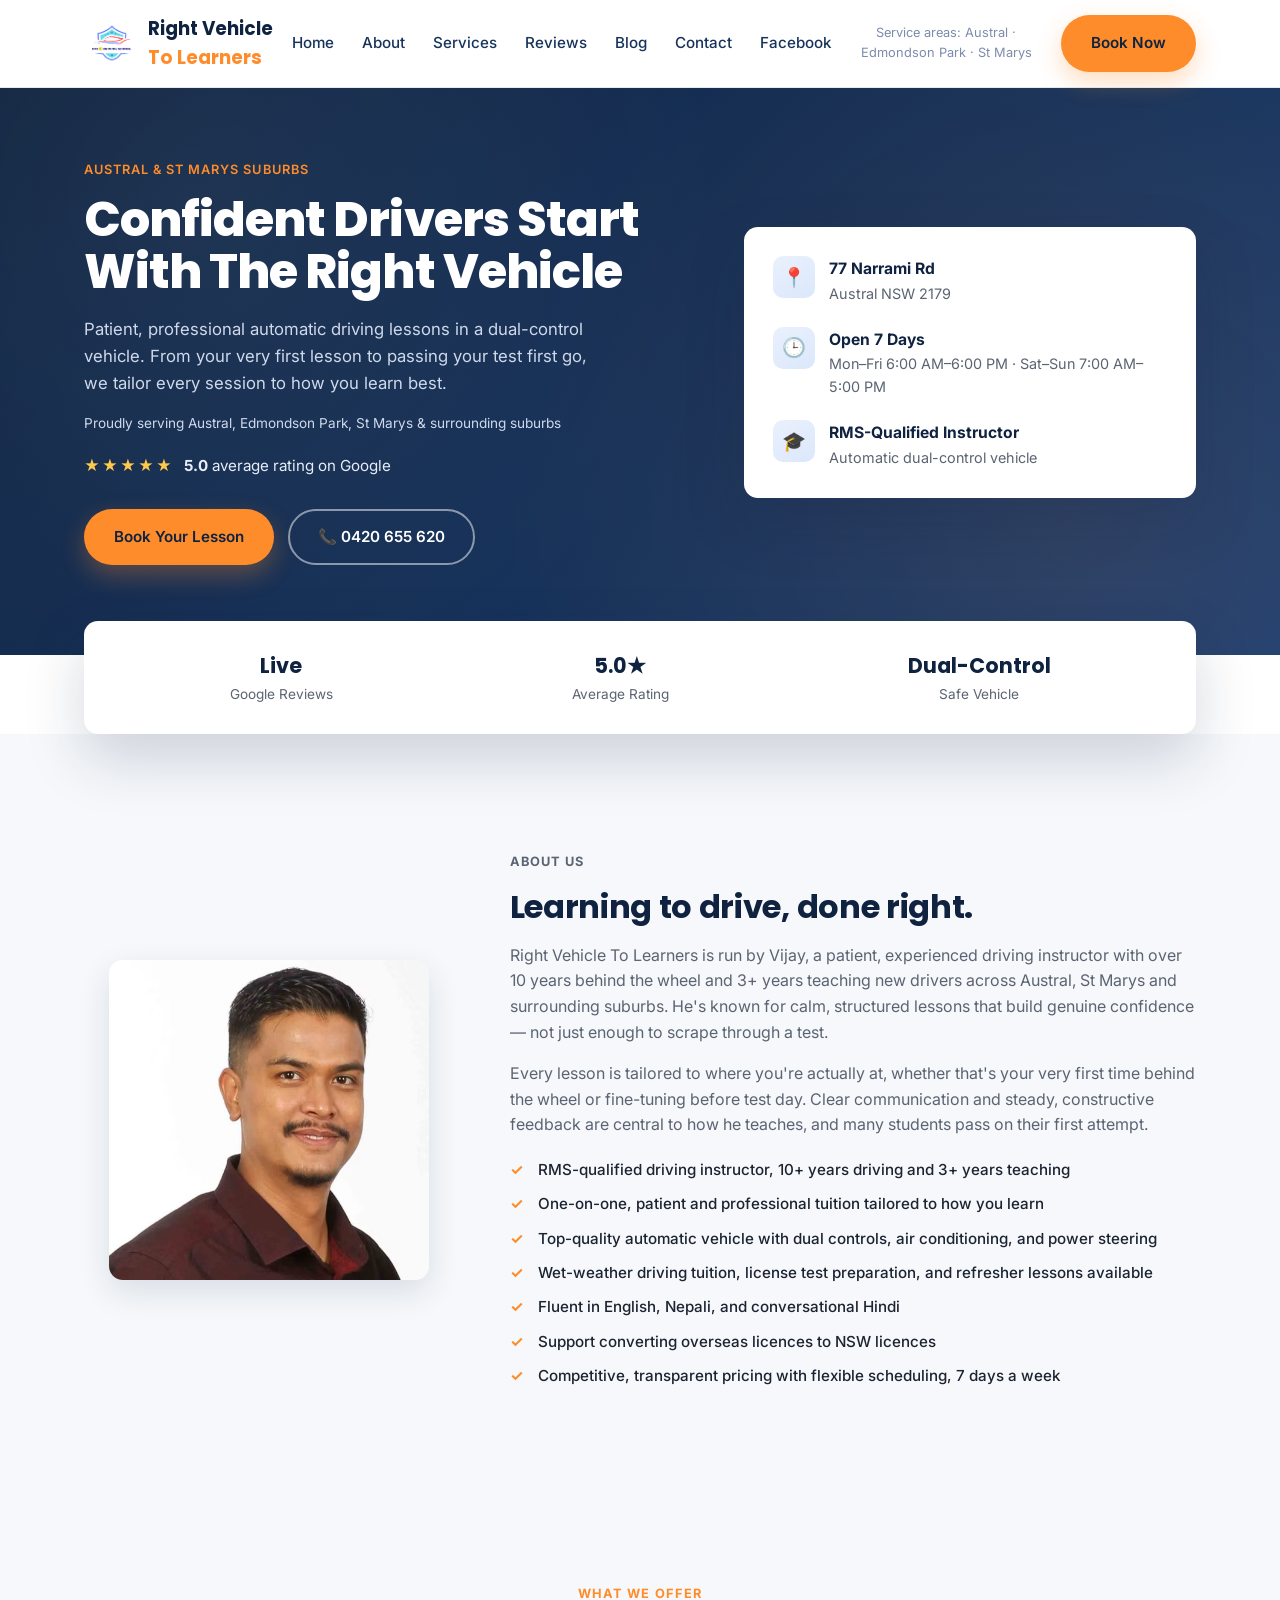
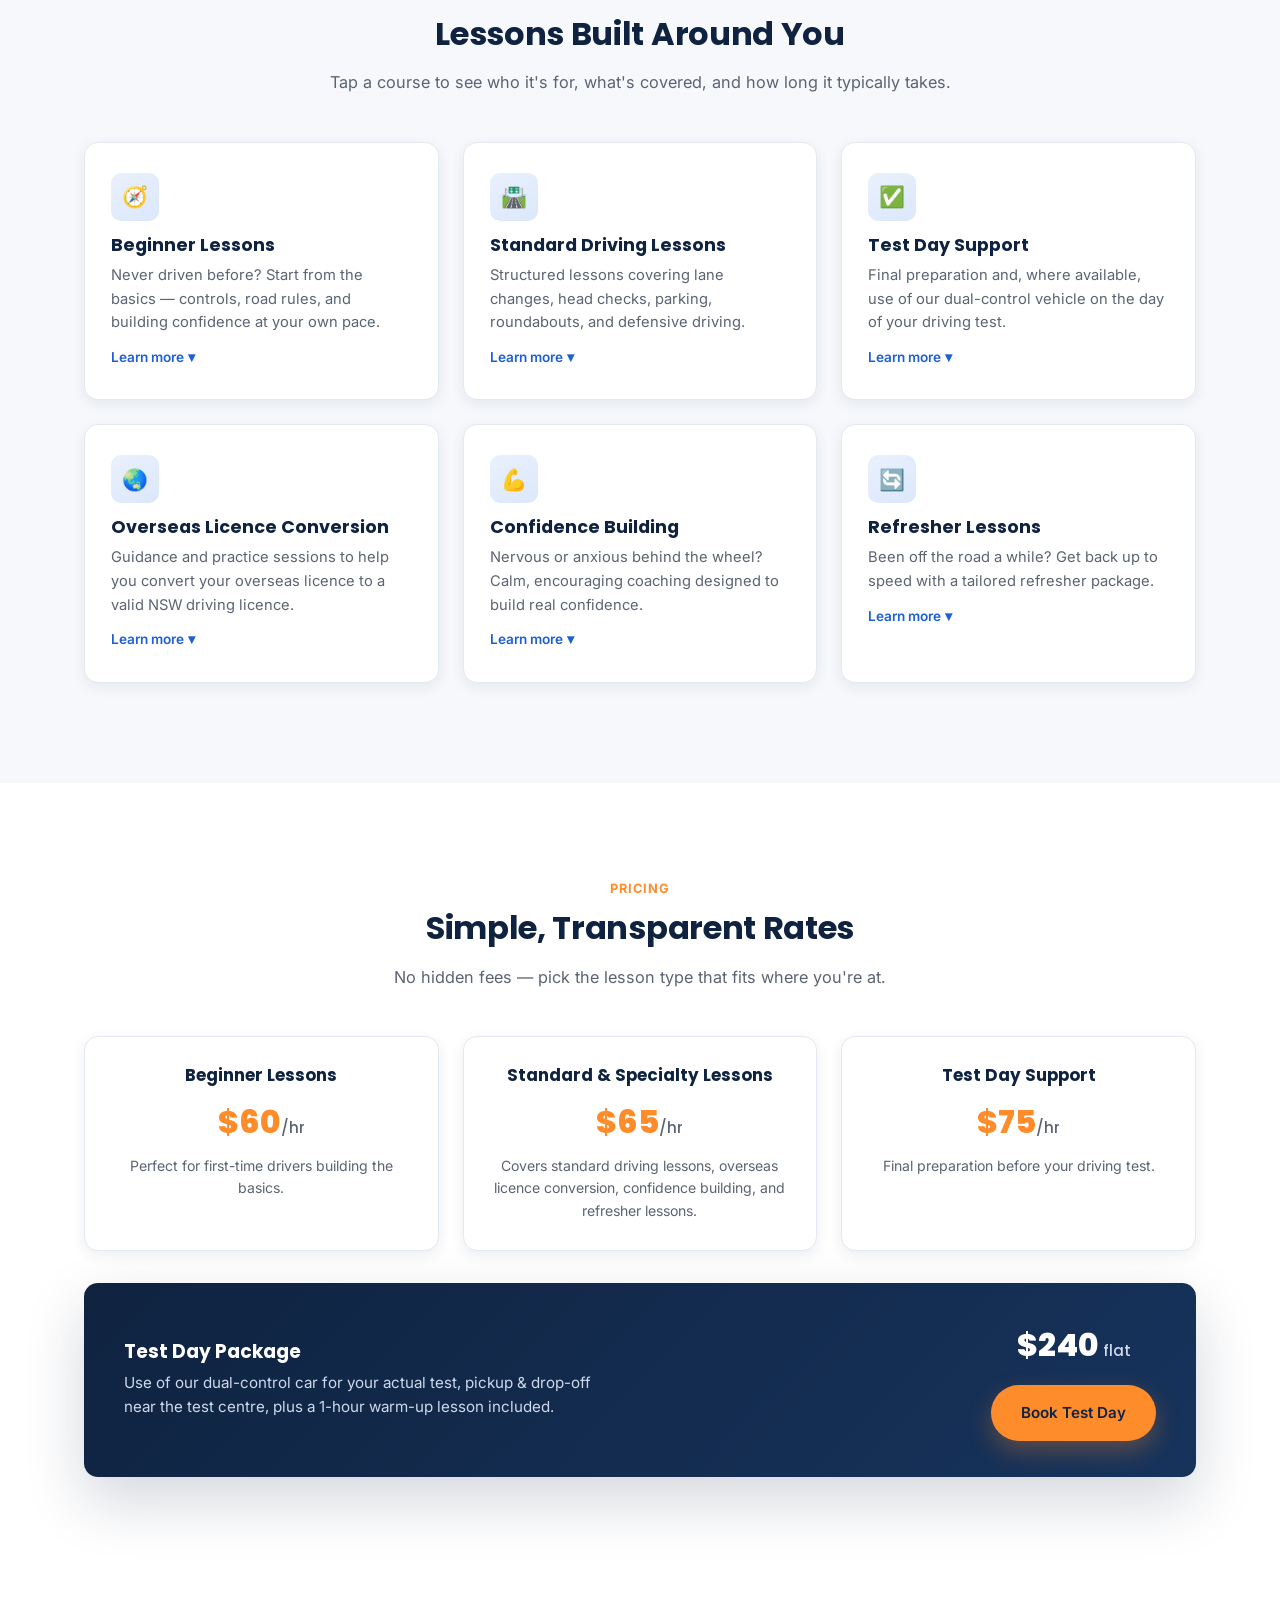
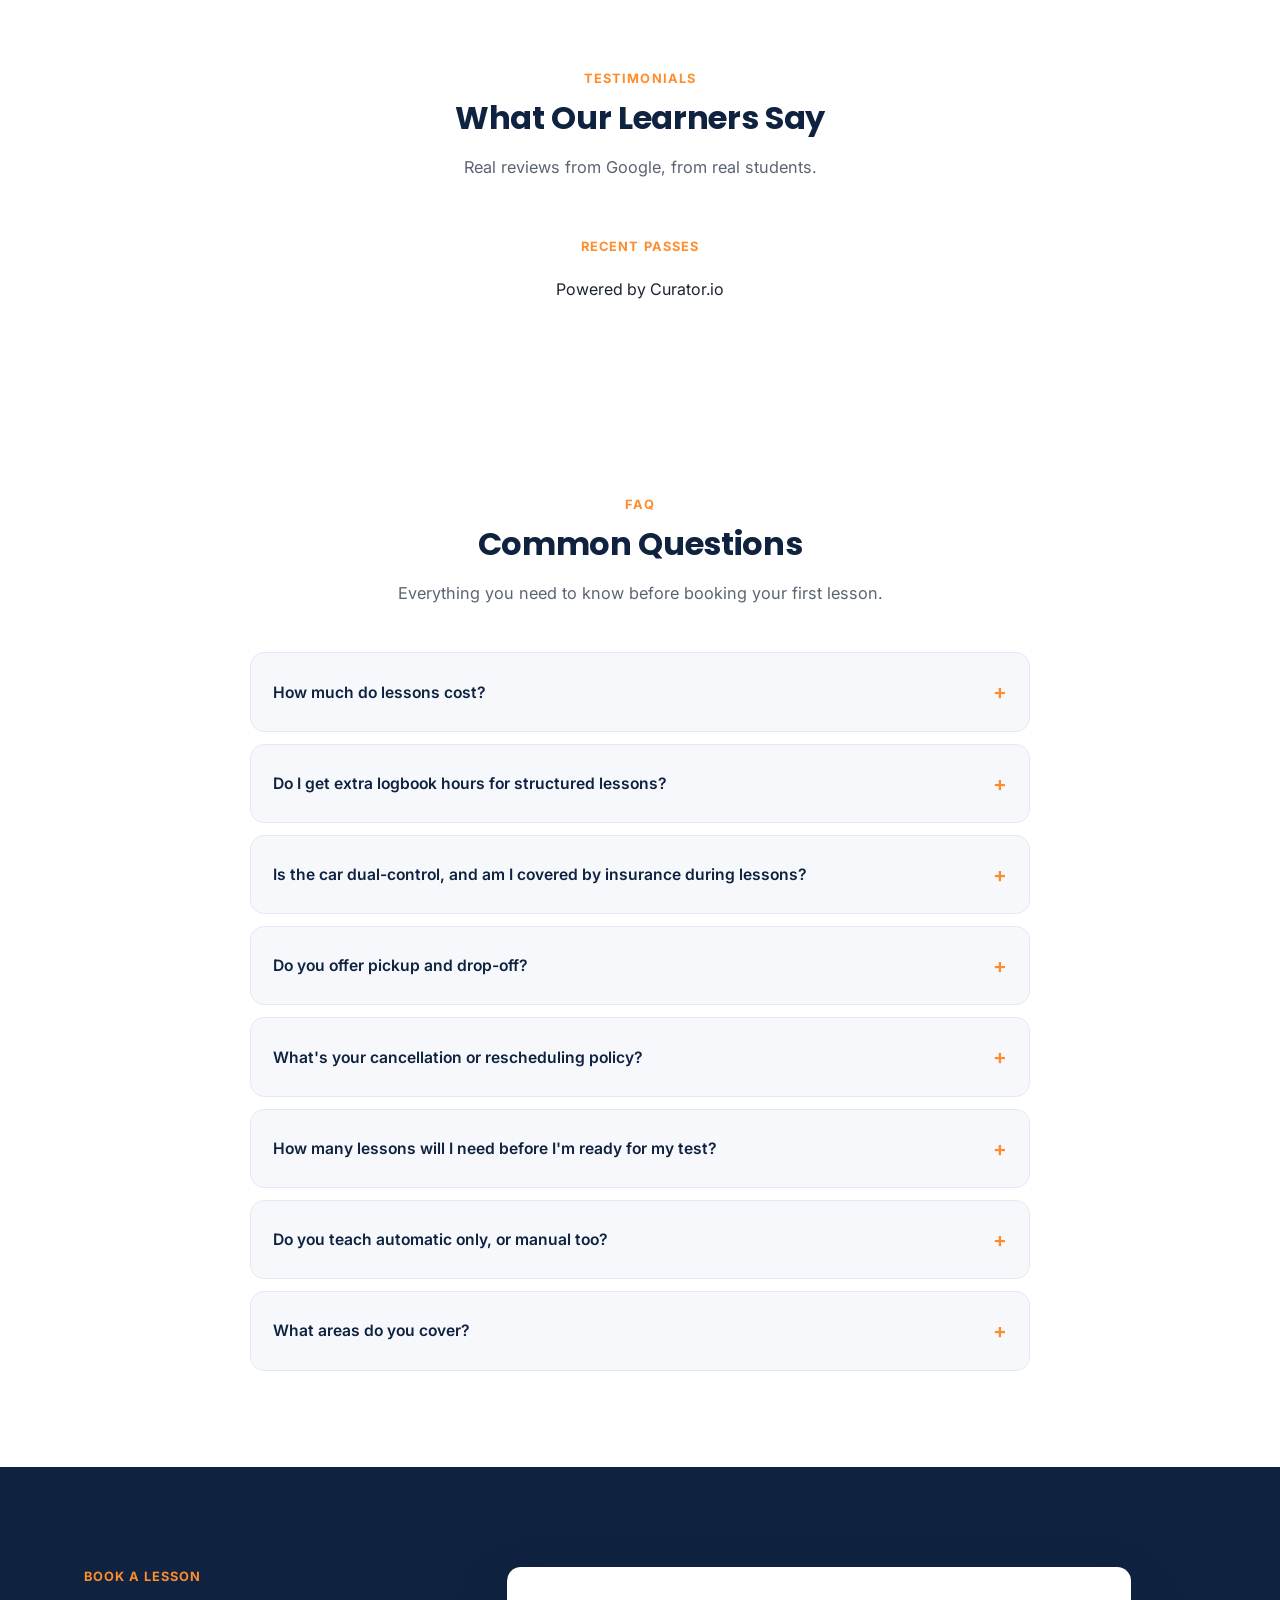
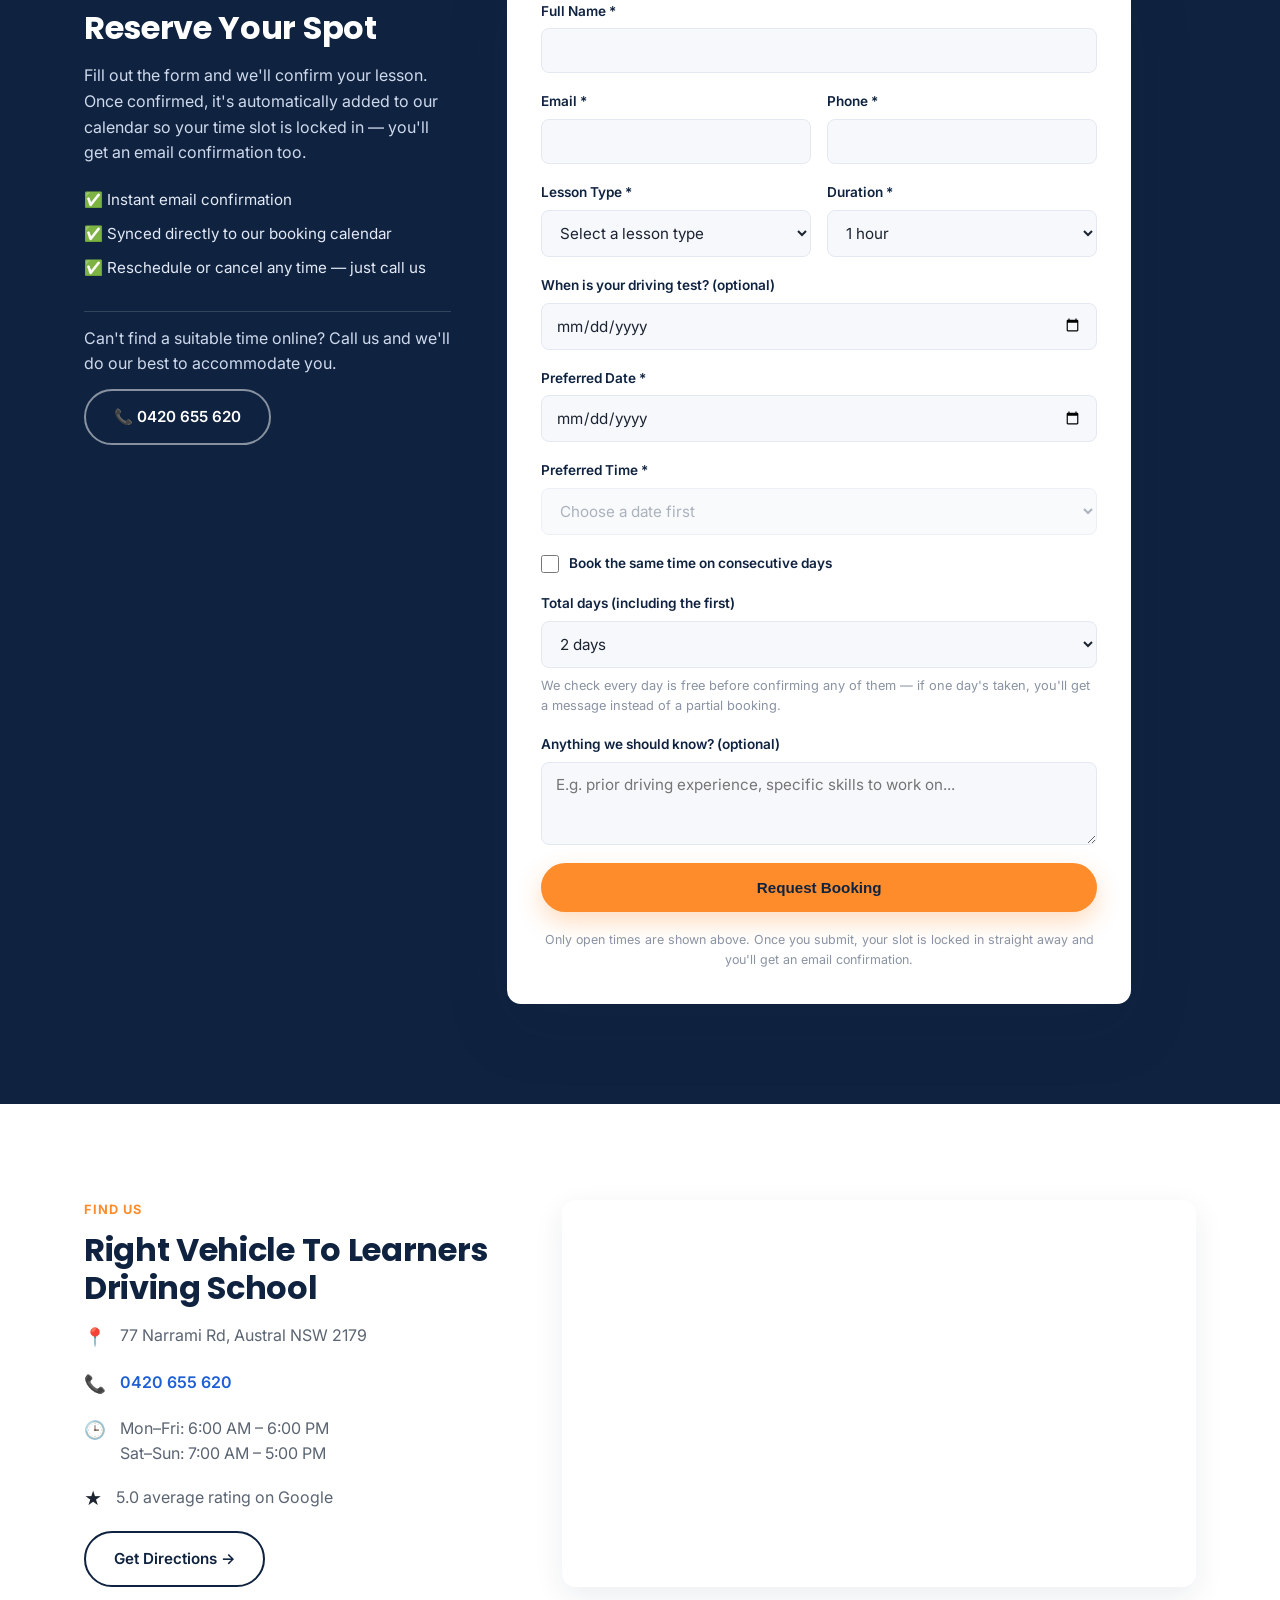
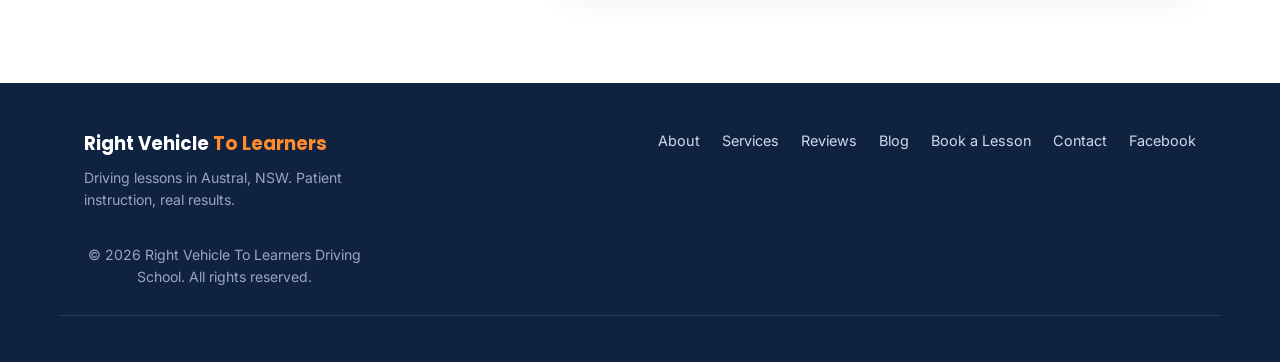
==== index.html @ 1a4e1eaf "Update index.html" ====
<!DOCTYPE html>
<html lang="en">
<head>
<meta charset="UTF-8">
<meta name="viewport" content="width=device-width, initial-scale=1.0">
<title>Right Vehicle To Learners Driving School | Austral, NSW</title>
<meta name="description" content="Right Vehicle To Learners Driving School in Austral NSW. 5.0★ rated, live Google reviews. Patient instructor - English, Nepali & Hindi. Book online.">
<link rel="canonical" href="https://rv2learners.au/">
<link rel="icon" type="image/png" sizes="32x32" href="img/favicon-32.png">
<link rel="icon" type="image/png" sizes="16x16" href="img/favicon-16.png">
<link rel="apple-touch-icon" sizes="180x180" href="img/apple-touch-icon.png">

<!-- Open Graph / social sharing -->
<meta property="og:type" content="website">
<meta property="og:site_name" content="Right Vehicle To Learners Driving School">
<meta property="og:title" content="Right Vehicle To Learners Driving School | Austral, NSW">
<meta property="og:description" content="5.0★ rated, live Google reviews. Patient, professional driving lessons in Austral NSW. Book online.">
<meta property="og:url" content="https://rv2learners.au/">
<meta property="og:image" content="https://rv2learners.au/og-image.jpg">
<meta name="twitter:card" content="summary_large_image">

<link rel="preconnect" href="https://fonts.googleapis.com">
<link href="https://fonts.googleapis.com/css2?family=Poppins:wght@400;500;600;700;800&family=Inter:wght@400;500;600&display=swap" rel="stylesheet">
<link rel="stylesheet" href="css/styles.css">

<!-- Local business structured data (helps Google Search / Maps understand the site) -->
<script type="application/ld+json">
{
  "@context": "https://schema.org",
  "@type": "DrivingSchool",
  "name": "Right Vehicle To Learners Driving School",
  "url": "https://rv2learners.au/",
  "telephone": "+61420655620",
  "address": {
    "@type": "PostalAddress",
    "streetAddress": "77 Narrami Rd",
    "addressLocality": "Austral",
    "addressRegion": "NSW",
    "postalCode": "2179",
    "addressCountry": "AU"
  },
  "areaServed": ["Austral NSW", "Edmondson Park NSW", "St Marys NSW"],
  "aggregateRating": {
    "@type": "AggregateRating",
    "ratingValue": "5.0",
    "reviewCount": "112",
    "bestRating": "5"
  },
  "sameAs": [
    "https://www.facebook.com/117776617984145",
    "https://www.google.com/maps/place/Right+Vehicle+To+Learners+Driving+School/@-33.9415074,150.8018641,827m/data=!3m2!1e3!4b1!4m6!3m5!1s0x6bb1e2deb7121221:0x4834f71866a96a78!8m2!3d-33.9415074!4d150.8018641!16s%2Fg%2F11kpfjrtgg"
  ],
  "openingHoursSpecification": [
      {
        "@type": "OpeningHoursSpecification",
        "dayOfWeek": ["Monday","Tuesday","Wednesday","Thursday","Friday"],
        "opens": "06:00",
        "closes": "18:00"
      },
      {
        "@type": "OpeningHoursSpecification",
        "dayOfWeek": ["Saturday","Sunday"],
        "opens": "07:00",
        "closes": "17:00"
      }
    ]
}
</script>

<!-- FAQ structured data -->
<script type="application/ld+json">
{
  "@context": "https://schema.org",
  "@type": "FAQPage",
  "mainEntity": [
    {"@type": "Question", "name": "How much do lessons cost?", "acceptedAnswer": {"@type": "Answer", "text": "Lessons start at $60/hr for Beginner Lessons, with Standard, Overseas Licence Conversion, Confidence Building and Refresher lessons all at $65/hr. Test Day Support is $75/hr, or book our $240 Test Day Package for the full test-day experience."}},
    {"@type": "Question", "name": "Do I get extra logbook hours for structured lessons?", "acceptedAnswer": {"@type": "Answer", "text": "Yes, under the NSW logbook program, each 1-hour structured lesson with a qualified instructor counts as 3 hours in your official logbook, helping you reach your required hours faster."}},
    {"@type": "Question", "name": "Is the car dual-control, and am I covered by insurance during lessons?", "acceptedAnswer": {"@type": "Answer", "text": "Yes to both. Every lesson uses our dual-control vehicle for a safe learning environment, and you are fully covered by insurance for the duration of your lesson. Please note that this coverage applies to lessons only - insurance does not apply to any damage that occurs during the driving test itself."}},
    {"@type": "Question", "name": "Do you offer pickup and drop-off?", "acceptedAnswer": {"@type": "Answer", "text": "Yes, we offer pickup and drop-off around Austral, St Marys and surrounding suburbs. Just provide your address when booking and we will pick you up and drop you off at the end of the lesson."}},
    {"@type": "Question", "name": "What is your cancellation or rescheduling policy?", "acceptedAnswer": {"@type": "Answer", "text": "We ask for at least 24 hours notice to reschedule or cancel a lesson, just give us a call and we will find a new time that works."}},
    {"@type": "Question", "name": "How many lessons will I need before I'm ready for my test?", "acceptedAnswer": {"@type": "Answer", "text": "It varies by experience level. Many students start with a block of 5-10 hours for the basics and build from there, with a final Test Day Support lesson or the Test Day Package right before the test itself."}},
    {"@type": "Question", "name": "Do you teach automatic only, or manual too?", "acceptedAnswer": {"@type": "Answer", "text": "RV2 Learners currently teaches in an automatic dual-control vehicle."}},
    {"@type": "Question", "name": "What areas do you cover?", "acceptedAnswer": {"@type": "Answer", "text": "We are based in Austral and serve Austral, Edmondson Park, St Marys and surrounding Western Sydney suburbs."}}
  ]
}
</script>

</head>
<body>
<noscript><style>[data-page]{display:block !important;}</style></noscript>

<header class="site-header" id="header">
  <div class="container header-inner">
    <a href="#home" class="logo">
      <img src="img/logo.png" alt="RV2 Learners Driving School logo" class="logo-icon">
      <span class="logo-text">Right Vehicle <span>To Learners</span></span>
    </a>
    <nav class="nav" id="nav">
      <a href="#home">Home</a>
      <a href="#about">About</a>
      <a href="#services">Services</a>
      <a href="#testimonials">Reviews</a>
      <a href="blog/">Blog</a>
      <a href="#contact">Contact</a>
      <a href="https://www.facebook.com/117776617984145" target="_blank" rel="noopener">Facebook</a>
    </nav>
    <p class="footer-copy">Service areas: <a href="/areas/austral.html">Austral</a> &middot; <a href="/areas/edmondson-park.html">Edmondson Park</a> &middot; <a href="/areas/st-marys.html">St Marys</a></p>
    <a href="#booking" class="btn btn-primary nav-cta">Book Now</a>
    <button class="nav-toggle" id="navToggle" aria-label="Toggle menu">
      <span></span><span></span><span></span>
    </button>
  </div>
</header>

  <!-- STICKY MOBILE CTA -->
  <div class="sticky-cta">
    <a href="tel:0420655620" class="sticky-cta-btn sticky-cta-call"> Call Now</a>
    <a href="#booking" class="sticky-cta-btn sticky-cta-book">Book Now</a>
  </div>

<main>

  <!-- HERO -->
  <section class="hero" id="home" data-page="home">
    <div class="container hero-inner">
      <div class="hero-content">
        <p class="eyebrow">Austral & St Marys Suburbs</p>
        <h1>Confident Drivers Start With The Right Vehicle</h1>
        <p class="hero-sub">Patient, professional automatic driving lessons in a dual-control vehicle. From your very first lesson to passing your test first go, we tailor every session to how you learn best.</p>
        <p class="hero-suburbs">Proudly serving Austral, Edmondson Park, St Marys &amp; surrounding suburbs</p>
        <div class="hero-rating">
          <span class="stars" aria-hidden="true">★★★★★</span>
          <span><strong>5.0</strong> average rating on Google</span>
        </div>
        <div class="hero-actions">
          <a href="#booking" class="btn btn-primary">Book Your Lesson</a>
          <a href="tel:0420655620" class="btn btn-outline">📞 0420 655 620</a>
        </div>
      </div>
      <div class="hero-card">
        <div class="hero-card-row">
          <span class="hero-card-icon">📍</span>
          <div>
            <strong>77 Narrami Rd</strong>
            <p>Austral NSW 2179</p>
          </div>
        </div>
        <div class="hero-card-row">
          <span class="hero-card-icon">🕒</span>
          <div>            <strong>Open 7 Days</strong>
          <p>Mon–Fri 6:00 AM–6:00 PM · Sat–Sun 7:00 AM–5:00 PM</p>
                    </div>
        </div>
        <div class="hero-card-row">
          <span class="hero-card-icon">🎓</span>
          <div>
            <strong>RMS-Qualified Instructor</strong>
            <p>Automatic dual-control vehicle</p>
          </div>
        </div>
      </div>
    </div>
  </section>

  <!-- TRUST STRIP -->
  <section class="trust-strip" data-page="home">
    <div class="container trust-strip-inner">
      <div class="trust-item"><strong>Live</strong><span>Google Reviews</span></div>
      <div class="trust-item"><strong>5.0★</strong><span>Average Rating</span></div>
      <div class="trust-item"><strong>Dual-Control</strong><span>Safe Vehicle</span></div>
    </div>
  </section>

  <!-- ABOUT -->
  <section class="instructor" id="about" data-page="about">
    <div class="container instructor-inner">
      <div class="instructor-media-block">
        <img src="[data-uri]" alt="Vijay, driving instructor at Right Vehicle To Learners" class="instructor-photo">
      </div>
      <div class="instructor-content">
        <p class="section-eyebrow">About Us</p>
        <h2>Learning to drive, done right.</h2>
        <p>Right Vehicle To Learners is run by Vijay, a patient, experienced driving instructor with over 10 years behind the wheel and 3+ years teaching new drivers across Austral, St Marys and surrounding suburbs. He's known for calm, structured lessons that build genuine confidence — not just enough to scrape through a test.</p>
        <p>Every lesson is tailored to where you're actually at, whether that's your very first time behind the wheel or fine-tuning before test day. Clear communication and steady, constructive feedback are central to how he teaches, and many students pass on their first attempt.</p>
        <ul class="about-list">
  <li>RMS-qualified driving instructor, 10+ years driving and 3+ years teaching</li>
  <li>One-on-one, patient and professional tuition tailored to how you learn</li>
  <li>Top-quality automatic vehicle with dual controls, air conditioning, and power steering</li>
  <li>Wet-weather driving tuition, license test preparation, and refresher lessons available</li>
  <li>Fluent in English, Nepali, and conversational Hindi</li>
  <li>Support converting overseas licences to NSW licences</li>
  <li>Competitive, transparent pricing with flexible scheduling, 7 days a week</li>
</ul>
      </div>
      </div>
    </div>
  </section>

<!-- SERVICES -->
  <section class="services" id="services" data-page="services">
    <div class="container">
      <p class="section-eyebrow center">What We Offer</p>
      <h2 class="center">Lessons Built Around You</h2>
      <p class="section-sub center">Tap a course to see who it's for, what's covered, and how long it typically takes.</p>
      <div class="services-grid">
        <div class="service-card" tabindex="0" role="button" aria-expanded="false">
          <div class="service-icon">🧭</div>
          <h3>Beginner Lessons</h3>
          <p>Never driven before? Start from the basics — controls, road rules, and building confidence at your own pace.</p>
          <span class="service-more">Learn more <span class="service-chevron">▾</span></span>
          <div class="service-detail">
            <p><strong>Who it's for:</strong> First-time drivers with little or no experience behind the wheel.</p>
            <p><strong>What's covered:</strong> Vehicle controls, mirrors and seating setup, moving off and stopping smoothly, steering control, and basic road rules.</p>
            <p><strong>Typical duration:</strong> 1–2 hour lessons; most learners start with a block of 5–10 hours.</p>
          </div>
        </div>
        <div class="service-card" tabindex="0" role="button" aria-expanded="false">
          <div class="service-icon">🛣️</div>
          <h3>Standard Driving Lessons</h3>
          <p>Structured lessons covering lane changes, head checks, parking, roundabouts, and defensive driving.</p>
          <span class="service-more">Learn more <span class="service-chevron">▾</span></span>
          <div class="service-detail">
            <p><strong>Who it's for:</strong> Learners with some experience who want structured, ongoing skill-building.</p>
            <p><strong>What's covered:</strong> Lane changes, head checks, roundabouts, parallel and reverse parking, give-way rules, and defensive driving.</p>
            <p><strong>Typical duration:</strong> 1–2 hour lessons, booked as an ongoing series as your skills progress.</p>
          </div>
        </div>
        <div class="service-card" tabindex="0" role="button" aria-expanded="false">
          <div class="service-icon">✅</div>
          <h3>Test Day Support</h3>
          <p>Final preparation and, where available, use of our dual-control vehicle on the day of your driving test.</p>
          <span class="service-more">Learn more <span class="service-chevron">▾</span></span>
          <div class="service-detail">
            <p><strong>Who it's for:</strong> Learners with an upcoming driving test who want a final confidence check.</p>
            <p><strong>What's covered:</strong> Mock test run-through, common test routes, last-minute tips for nerves, and pick-up near the test centre.</p>
            <p><strong>Typical duration:</strong> One 1–2 hour lesson directly before your test, plus use of our dual-control vehicle on the day (where available).</p>
          </div>
        </div>
        <div class="service-card" tabindex="0" role="button" aria-expanded="false">
          <div class="service-icon">🌏</div>
          <h3>Overseas Licence Conversion</h3>
          <p>Guidance and practice sessions to help you convert your overseas licence to a valid NSW driving licence.</p>
          <span class="service-more">Learn more <span class="service-chevron">▾</span></span>
          <div class="service-detail">
            <p><strong>Who it's for:</strong> Licensed drivers who've recently relocated and need to convert to a NSW licence.</p>
            <p><strong>What's covered:</strong> NSW road rules and signage, local driving conventions, test-specific requirements, and guidance on the paperwork involved.</p>
            <p><strong>Typical duration:</strong> 2–5 hours, depending on your existing driving experience.</p>
          </div>
        </div>
        <div class="service-card" tabindex="0" role="button" aria-expanded="false">
          <div class="service-icon">💪</div>
          <h3>Confidence Building</h3>
          <p>Nervous or anxious behind the wheel? Calm, encouraging coaching designed to build real confidence.</p>
          <span class="service-more">Learn more <span class="service-chevron">▾</span></span>
          <div class="service-detail">
            <p><strong>Who it's for:</strong> Nervous or anxious drivers, including learners who've had a difficult experience before.</p>
            <p><strong>What's covered:</strong> A calm, unhurried pace, quiet-road practice before busier roads, and patient repetition of the skills that feel hardest.</p>
            <p><strong>Typical duration:</strong> Flexible — sessions are paced entirely around your comfort level.</p>
          </div>
        </div>
        <div class="service-card" tabindex="0" role="button" aria-expanded="false">
          <div class="service-icon">🔄</div>
          <h3>Refresher Lessons</h3>
          <p>Been off the road a while? Get back up to speed with a tailored refresher package.</p>
          <span class="service-more">Learn more <span class="service-chevron">▾</span></span>
          <div class="service-detail">
            <p><strong>Who it's for:</strong> Licensed drivers who haven't driven in a while and want to rebuild confidence.</p>
            <p><strong>What's covered:</strong> A quick reassessment of your skills, updated road rules, motorway driving, and parking practice.</p>
            <p><strong>Typical duration:</strong> 1–2 hour sessions, usually 2–4 lessons in total.</p>
          </div>
        </div>
      </div>
    </div>
  </section>

  <!-- PRICING -->
  <section class="pricing" id="pricing">
    <div class="container">
      <p class="section-eyebrow center">Pricing</p>
      <h2 class="center">Simple, Transparent Rates</h2>
      <p class="section-sub center">No hidden fees &mdash; pick the lesson type that fits where you're at.</p>
      <div class="pricing-grid">
        <div class="pricing-card">
          <h3>Beginner Lessons</h3>
          <p class="pricing-amount">$60<span>/hr</span></p>
          <p class="pricing-desc">Perfect for first-time drivers building the basics.</p>
        </div>
        <div class="pricing-card">
          <h3>Standard &amp; Specialty Lessons</h3>
          <p class="pricing-amount">$65<span>/hr</span></p>
          <p class="pricing-desc">Covers standard driving lessons, overseas licence conversion, confidence building, and refresher lessons.</p>
        </div>
        <div class="pricing-card">
          <h3>Test Day Support</h3>
          <p class="pricing-amount">$75<span>/hr</span></p>
          <p class="pricing-desc">Final preparation before your driving test.</p>
        </div>
      </div>
      <div class="pricing-featured">
        <div class="pricing-featured-text">
          <h3>Test Day Package</h3>
          <p>Use of our dual-control car for your actual test, pickup &amp; drop-off near the test centre, plus a 1-hour warm-up lesson included.</p>
        </div>
        <div class="pricing-featured-price">
          <p class="pricing-amount">$240<span> flat</span></p>
          <a href="#booking" class="btn btn-primary">Book Test Day</a>
        </div>
      </div>
    </div>
  </section>



  <!-- TESTIMONIALS -->
  <section class="testimonials" id="testimonials" data-page="testimonials">
    <div class="container">
      <p class="section-eyebrow center">Testimonials</p>
      <h2 class="center">What Our Learners Say</h2>
      <p class="section-sub center">Real reviews from Google, from real students.</p>

            <div class="live-reviews">
        <!-- Elfsight Google Reviews | Untitled Google Reviews -->
        <script src="https://elfsightcdn.com/platform.js" async></script>
        <div class="elfsight-app-531d470c-cae1-49bd-ae9c-cc0d35c370b0" data-elfsight-app-lazy></div>
      </div>

      <div class="pass-gallery">
        <p class="section-eyebrow center">Recent Passes</p>
        <div id="curator-feed-rv2"><a href="https://curator.io" target="_blank" class="crt-logo crt-tag">Powered by Curator.io</a></div>
      </div>
    </div>
  </section>

  <!-- FAQ -->
  <section class="faq" id="faq">
    <div class="container">
      <p class="section-eyebrow center">FAQ</p>
      <h2 class="center">Common Questions</h2>
      <p class="section-sub center">Everything you need to know before booking your first lesson.</p>
      <div class="faq-list">
        <details class="faq-item">
          <summary>How much do lessons cost?</summary>
          <p>Lessons start at $60/hr for Beginner Lessons, with Standard, Overseas Licence Conversion, Confidence Building and Refresher lessons all at $65/hr. Test Day Support is $75/hr, or book our $240 Test Day Package for the full test-day experience &mdash; see our Pricing section above for the full breakdown.</p>
        </details>
        <details class="faq-item">
          <summary>Do I get extra logbook hours for structured lessons?</summary>
          <p>Yes &mdash; under the NSW logbook program, each 1-hour structured lesson with a qualified instructor counts as 3 hours in your official logbook, helping you reach your required hours faster.</p>
        </details>
        <details class="faq-item">
          <summary>Is the car dual-control, and am I covered by insurance during lessons?</summary>
          <p>Yes to both. Every lesson uses our dual-control vehicle for a safe learning environment, and you're fully covered by insurance for the duration of your lesson. Please note that this coverage applies to lessons only — insurance does not apply to any damage that occurs during the driving test itself.</p>
        </details>
        <details class="faq-item">
  <summary>Do you offer pickup and drop-off?</summary>
  <p>Yes — we offer pickup and drop-off around Austral, St Marys and surrounding suburbs. Just provide your address when booking and we'll pick you up and drop you off at the end of the lesson.</p>
</details>
        <details class="faq-item">
          <summary>What's your cancellation or rescheduling policy?</summary>
          <p>We ask for at least 24 hours' notice to reschedule or cancel a lesson &mdash; just give us a call and we'll find a new time that works.</p>
        </details>
        <details class="faq-item">
          <summary>How many lessons will I need before I'm ready for my test?</summary>
          <p>It varies by experience level &mdash; many students start with a block of 5&ndash;10 hours for the basics and build from there, with a final Test Day Support lesson (or our Test Day Package) right before the test itself.</p>
        </details>
        <details class="faq-item">
          <summary>Do you teach automatic only, or manual too?</summary>
          <p>RV2 Learners currently teaches in an automatic dual-control vehicle.</p>
        </details>
        <details class="faq-item">
          <summary>What areas do you cover?</summary>
          <p>We're based in Austral and serve Austral, Edmondson Park, St Marys and surrounding Western Sydney suburbs.</p>
        </details>
      </div>
    </div>
  </section>



  <!-- BOOKING -->
  <section class="booking" id="booking" data-page="booking">
    <div class="container booking-inner">
      <div class="booking-intro">
        <p class="section-eyebrow">Book a Lesson</p>
        <h2>Reserve Your Spot</h2>
        <p>Fill out the form and we'll confirm your lesson. Once confirmed, it's automatically added to our calendar so your time slot is locked in — you'll get an email confirmation too.</p>
        <ul class="booking-points">
          <li>✅ Instant email confirmation</li>
          <li>✅ Synced directly to our booking calendar</li>
          <li>✅ Reschedule or cancel any time — just call us</li>
        </ul>
        <div class="booking-contact-alt">
          <p>Can't find a suitable time online? Call us and we'll do our best to accommodate you.</p>
          <a href="tel:0420655620" class="btn btn-outline">📞 0420 655 620</a>
        </div>
      </div>

      <form class="booking-form" id="bookingForm">
        <div id="formStatus" class="form-status" role="status" aria-live="polite"></div>

        <div class="form-row">
          <label for="fullName">Full Name *</label>
          <input type="text" id="fullName" name="fullName" required>
        </div>

        <div class="form-row form-row-split">
          <div>
            <label for="email">Email *</label>
            <input type="email" id="email" name="email" required>
          </div>
          <div>
            <label for="phone">Phone *</label>
            <input type="tel" id="phone" name="phone" required>
          </div>
        </div>

        <div class="form-row form-row-split">
          <div>
            <label for="lessonType">Lesson Type *</label>
            <select id="lessonType" name="lessonType" required>
              <option value="" disabled selected>Select a lesson type</option>
              <option value="Beginner Lesson">Beginner Lesson</option>
              <option value="Standard Driving Lesson">Standard Driving Lesson</option>
              <option value="Test Day Support">Test Day Support</option>
              <option value="Overseas Licence Conversion">Overseas Licence Conversion</option>
              <option value="Confidence Building">Confidence Building</option>
              <option value="Refresher Lesson">Refresher Lesson</option>
            </select>
          </div>
          <div>
            <label for="duration">Duration *</label>
            <select id="duration" name="duration" required>
              <option value="60" selected>1 hour</option>
              <option value="120">2 hours</option>
            </select>
          </div>
        </div>

        <div class="form-row" id="testDateRow" hidden>
          <label for="testDate">When is your driving test? (optional)</label>
          <input type="date" id="testDate" name="testDate">
        </div>

        <div class="form-row">
          <label for="date">Preferred Date *</label>
          <input type="date" id="date" name="date" required>
        </div>

        <div class="form-row">
          <label for="time">Preferred Time *</label>
          <select id="time" name="time" required disabled aria-live="polite">
            <option value="" disabled selected>Choose a date first</option>
          </select>
        </div>

        <div class="form-row form-row-checkbox">
          <label class="checkbox-label">
            <input type="checkbox" id="repeatBooking" name="repeatBooking">
            Book the same time on consecutive days
          </label>
        </div>

        <div class="form-row" id="repeatDaysRow" hidden>
          <label for="repeatDays">Total days (including the first)</label>
          <select id="repeatDays" name="repeatDays">
            <option value="2">2 days</option>
            <option value="3">3 days</option>
            <option value="4">4 days</option>
            <option value="5">5 days</option>
            <option value="6">6 days</option>
            <option value="7">7 days</option>
            <option value="8">8 days</option>
            <option value="9">9 days</option>
            <option value="10">10 days</option>
          </select>
          <p class="repeat-hint">We check every day is free before confirming any of them — if one day's taken, you'll get a message instead of a partial booking.</p>
        </div>

        <div class="form-row">
          <label for="message">Anything we should know? (optional)</label>
          <textarea id="message" name="message" rows="3" placeholder="E.g. prior driving experience, specific skills to work on..."></textarea>
        </div>

        <button type="submit" class="btn btn-primary btn-block" id="bookingSubmit">Request Booking</button>
        <p class="form-fineprint">Only open times are shown above. Once you submit, your slot is locked in straight away and you'll get an email confirmation.</p>
      </form>
    </div>
  </section>

  <!-- CONTACT / MAP -->
  <section class="contact" id="contact" data-page="contact">
    <div class="container contact-inner">
      <div class="contact-info">
        <p class="section-eyebrow">Find Us</p>
        <h2>Right Vehicle To Learners Driving School</h2>
        <div class="contact-detail"><span>📍</span><p>77 Narrami Rd, Austral NSW 2179</p></div>
        <div class="contact-detail"><span>📞</span><p><a href="tel:0420655620">0420 655 620</a></p></div>
                <div class="contact-detail"><span>🕒</span><p>Mon–Fri: 6:00 AM – 6:00 PM<br>Sat–Sun: 7:00 AM – 5:00 PM</p></div>
        <div class="contact-detail"><span>★</span><p>5.0 average rating on Google</p></div>
        <a class="btn btn-outline" href="https://www.google.com/maps/place/Right+Vehicle+To+Learners+Driving+School/@-33.9415074,150.8018641,827m/data=!3m2!1e3!4b1!4m6!3m5!1s0x6bb1e2deb7121221:0x4834f71866a96a78!8m2!3d-33.9415074!4d150.8018641!16s%2Fg%2F11kpfjrtgg" target="_blank" rel="noopener">Get Directions →</a>
      </div>
      <div class="contact-map">
        <iframe
          title="Right Vehicle To Learners Driving School location"
          src="https://www.google.com/maps?q=77+Narrami+Rd,+Austral+NSW+2179&output=embed"
          width="100%" height="100%" style="border:0;" allowfullscreen="" loading="lazy" referrerpolicy="no-referrer-when-downgrade">
        </iframe>
      </div>
    </div>
  </section>

</main>

<footer class="site-footer" data-page="contact">
  <div class="container footer-inner">
    <div>
      <span class="logo-text light">Right Vehicle <span>To Learners</span></span>
      <p>Driving lessons in Austral, NSW. Patient instruction, real results.</p>
    </div>
    <nav class="footer-nav">
      <a href="#about">About</a>
      <a href="#services">Services</a>
      <a href="#testimonials">Reviews</a>
      <a href="blog/">Blog</a>
      <a href="#booking">Book a Lesson</a>
      <a href="#contact">Contact</a>
      <a href="https://www.facebook.com/117776617984145" target="_blank" rel="noopener">Facebook</a>
    </nav>
    <p class="footer-copy">© <span id="year"></span> Right Vehicle To Learners Driving School. All rights reserved.</p>
  </div>
</footer>

<script src="js/script.js"></script>

<!-- Curator.io Recent Passes feed -->
<script type="text/javascript">
/* curator-feed-rv2 */
(function(){
var i,e,d=document,s="script";i=d.createElement("script");i.async=1;i.charset="UTF-8";
i.src="https://cdn.curator.io/published/b42c8bf9-ce82-49ae-bd21-1dc218932469_k6zoqjmg.js";
e=d.getElementsByTagName(s)[0];e.parentNode.insertBefore(i, e);
})();
</script>
</body>
</html>
---- css/styles.css ----
:root {
  --navy: #0f2340;
  --navy-light: #17335c;
  --blue: #1d5fd6;
  --blue-light: #eaf1fd;
  --orange: #ff8c2b;
  --orange-dark: #e8721a;
  --ink: #1c2331;
  --gray: #5b6472;
  --gray-light: #8a93a3;
  --bg-soft: #f6f8fb;
  --border: #e4e9f1;
  --white: #ffffff;
  --radius: 14px;
  --shadow: 0 10px 30px rgba(15, 35, 64, 0.08);
  --font-head: 'Poppins', sans-serif;
  --font-body: 'Inter', sans-serif;
}

* { box-sizing: border-box; margin: 0; padding: 0; }

html { scroll-behavior: smooth; }

body {
  font-family: var(--font-body);
  color: var(--ink);
  line-height: 1.6;
  background: var(--white);
}

img { max-width: 100%; display: block; }

a { color: inherit; text-decoration: none; }

ul { list-style: none; }

h1, h2, h3 { font-family: var(--font-head); color: var(--navy); line-height: 1.2; }

.container {
  width: 100%;
  max-width: 1160px;
  margin: 0 auto;
  padding: 0 24px;
}

/* Buttons */
.btn {
  display: inline-flex;
  align-items: center;
  justify-content: center;
  gap: 8px;
  padding: 14px 28px;
  border-radius: 999px;
  font-weight: 600;
  font-size: 0.95rem;
  border: 2px solid transparent;
  cursor: pointer;
  transition: transform 0.15s ease, box-shadow 0.15s ease, background 0.15s ease, color 0.15s ease;
  white-space: nowrap;
}
.btn-primary {
  background: var(--orange);
  color: var(--navy);
  box-shadow: 0 8px 20px rgba(255, 140, 43, 0.35);
}
.btn-primary:hover { background: var(--orange-dark); transform: translateY(-1px); }
.btn-outline {
  background: transparent;
  border-color: var(--navy);
  color: var(--navy);
}
.btn-outline:hover { background: var(--navy); color: var(--white); }
.btn-block { width: 100%; }

/* Header */
.site-header {
  position: sticky;
  top: 0;
  z-index: 100;
  background: rgba(255, 255, 255, 0.92);
  backdrop-filter: saturate(180%) blur(10px);
  border-bottom: 1px solid var(--border);
}
.header-inner {
  display: flex;
  align-items: center;
  justify-content: space-between;
  padding: 14px 24px;
  gap: 16px;
}
.logo { display: flex; align-items: center; gap: 8px; }
.logo-icon {
  height: 56px;
  width: 56px;
  object-fit: contain;
  border-radius: 8px;
  display: block;
}
.logo-text {
  font-family: var(--font-head);
  font-weight: 700;
  font-size: 1.15rem;
  color: var(--navy);
}
.logo-text span { color: var(--orange); }
.logo-text.light { color: var(--white); }
.logo-text.light span { color: var(--orange); }

.nav {
  display: flex;
  gap: 28px;
  flex: 1;
  justify-content: center;
}
.nav a {
  font-weight: 500;
  font-size: 0.95rem;
  color: var(--navy-light);
  position: relative;
}
.nav a:hover { color: var(--orange); }

.nav-toggle {
  display: none;
  flex-direction: column;
  justify-content: center;
  gap: 5px;
  width: 32px;
  height: 32px;
  background: none;
  border: none;
  cursor: pointer;
}
.nav-toggle span {
  height: 2px;
  background: var(--navy);
  border-radius: 2px;
}

/* Hero */
.hero {
  background: linear-gradient(135deg, var(--navy) 0%, var(--navy-light) 60%, #1a3f75 100%);
  color: var(--white);
  padding: 72px 0 90px;
  position: relative;
  overflow: hidden;
}
.hero-inner {
  display: grid;
  grid-template-columns: 1.15fr 0.85fr;
  gap: 48px;
  align-items: center;
}
.eyebrow {
  color: var(--orange);
  font-weight: 600;
  letter-spacing: 0.06em;
  text-transform: uppercase;
  font-size: 0.8rem;
  margin-bottom: 14px;
}
.hero h1 {
  color: var(--white);
  font-size: 2.75rem;
  font-weight: 800;
  margin-bottom: 18px;
}
.hero-sub {
  color: #cfd9ec;
  font-size: 1.05rem;
  max-width: 520px;
  margin-bottom: 24px;
}
.hero-rating {
  display: flex;
  align-items: center;
  gap: 10px;
  margin-bottom: 30px;
  color: #e8edf7;
  font-size: 0.95rem;
}
.stars { color: #ffc94b; letter-spacing: 2px; }
.hero-actions { display: flex; gap: 14px; flex-wrap: wrap; }
.hero-actions .btn-outline { border-color: rgba(255,255,255,0.5); color: var(--white); }
.hero-actions .btn-outline:hover { background: var(--white); color: var(--navy); }

.hero-card {
  background: var(--white);
  border-radius: var(--radius);
  padding: 28px;
  box-shadow: 0 20px 50px rgba(0,0,0,0.25);
  display: flex;
  flex-direction: column;
  gap: 22px;
}
.hero-card-row {
  display: flex;
  gap: 14px;
  align-items: flex-start;
}
.hero-card-icon {
  width: 42px;
  height: 42px;
  flex-shrink: 0;
  background: var(--blue-light);
  border-radius: 10px;
  display: flex;
  align-items: center;
  justify-content: center;
  font-size: 1.2rem;
}
.hero-card-row strong { color: var(--navy); font-size: 0.98rem; }
.hero-card-row p { color: var(--gray); font-size: 0.9rem; }

/* Trust strip */
.trust-strip { background: var(--blue-light); padding: 26px 0; }
.trust-strip-inner {
  display: flex;
  justify-content: space-around;
  flex-wrap: wrap;
  gap: 20px;
  text-align: center;
}
.trust-item { display: flex; flex-direction: column; gap: 2px; }
.trust-item strong { color: var(--navy); font-size: 1.3rem; font-family: var(--font-head); }
.trust-item span { color: var(--gray); font-size: 0.85rem; }

/* Section generic */
section { padding: 84px 0; }
.section-eyebrow {
  color: var(--orange);
  font-weight: 700;
  letter-spacing: 0.06em;
  text-transform: uppercase;
  font-size: 0.8rem;
  margin-bottom: 10px;
}
.section-eyebrow.center { text-align: center; }
h2 { font-size: 2rem; font-weight: 700; margin-bottom: 16px; }
h2.center { text-align: center; }
.section-sub { color: var(--gray); margin-bottom: 46px; }
.section-sub.center { text-align: center; }

/* About */
.about-inner {
  display: grid;
  grid-template-columns: 0.8fr 1.2fr;
  gap: 56px;
  align-items: center;
}
.about-media-block {
  aspect-ratio: 4/5;
  background: linear-gradient(160deg, var(--blue-light), #dbe7fb);
  border-radius: var(--radius);
  display: flex;
  align-items: center;
  justify-content: center;
  font-size: 5rem;
  padding: 24px;
}
.about-media-logo {
  max-width: 88%;
  height: auto;
  border-radius: 16px;
  filter: drop-shadow(0 12px 28px rgba(15, 35, 64, 0.18));
}
.about-media-block.photo {
  padding: 0;
  overflow: hidden;
  box-shadow: var(--shadow);
}
.about-media-photo {
  width: 100%;
  height: 100%;
  object-fit: cover;
  display: block;
}
.about-content p { color: var(--gray); margin-bottom: 16px; }
.about-list { margin-top: 20px; display: flex; flex-direction: column; gap: 10px; }
.about-list li {
  padding-left: 28px;
  position: relative;
  color: var(--ink);
  font-weight: 500;
  font-size: 0.95rem;
}
.about-list li::before {
  content: "✓";
  position: absolute;
  left: 0;
  color: var(--orange);
  font-weight: 700;
}

/* Instructor */
.instructor { background: var(--bg-soft); }
.instructor-inner {
    display: grid;
    grid-template-columns: 0.7fr 1.3fr;
    gap: 56px;
    align-items: center;
}
.instructor-media-block {
    aspect-ratio: 1/1;
    border-radius: var(--radius);
    overflow: hidden;
    box-shadow: var(--shadow);
    max-width: 320px;
    margin: 0 auto;
}
.instructor-photo { width: 100%; height: 100%; object-fit: cover; display: block; }
.instructor-content p { color: var(--gray); margin-bottom: 16px; }

/* Services */
.services { background: var(--bg-soft); }
.services-grid {
  display: grid;
  grid-template-columns: repeat(3, 1fr);
  gap: 24px;
  margin-top: 20px;
}
.service-card {
  background: var(--white);
  border: 1px solid var(--border);
  border-radius: var(--radius);
  padding: 30px 26px;
  transition: transform 0.15s ease, box-shadow 0.15s ease;
}
.service-card:hover { transform: translateY(-4px); box-shadow: var(--shadow); }
.service-icon {
  width: 48px;
  height: 48px;
  background: var(--blue-light);
  border-radius: 10px;
  display: flex;
  align-items: center;
  justify-content: center;
  font-size: 1.3rem;
  margin-bottom: 14px;
}
.service-card h3 { font-size: 1.1rem; margin-bottom: 8px; }
.service-card p { color: var(--gray); font-size: 0.92rem; }

.service-card { cursor: pointer; }
.service-card:focus-visible { outline: 2px solid var(--blue); outline-offset: 3px; }
.service-more {
  display: inline-flex;
  align-items: center;
  gap: 4px;
  color: var(--blue);
  font-weight: 600;
  font-size: 0.85rem;
  margin-top: 12px;
}
.service-chevron { display: inline-block; transition: transform 0.2s ease; }
.service-card.open .service-chevron { transform: rotate(180deg); }
.service-detail {
  max-height: 0;
  overflow: hidden;
  transition: max-height 0.3s ease, margin-top 0.3s ease, padding-top 0.3s ease;
  margin-top: 0;
}
.service-card.open .service-detail {
  max-height: 420px;
  margin-top: 14px;
  padding-top: 14px;
  border-top: 1px solid var(--border);
}
.service-detail p { font-size: 0.88rem; color: var(--gray); margin-bottom: 8px; }
.service-detail p:last-child { margin-bottom: 0; }
.service-detail strong { color: var(--ink); }

/* Testimonials */
.testimonials { background: var(--white); }
.testimonial-track {
  display: grid;
  grid-auto-flow: column;
  grid-auto-columns: minmax(300px, 1fr);
  gap: 22px;
  overflow-x: auto;
  scroll-snap-type: x mandatory;
  padding-bottom: 12px;
  scrollbar-width: thin;
}
.testimonial-track::-webkit-scrollbar { height: 6px; }
.testimonial-track::-webkit-scrollbar-thumb { background: var(--border); border-radius: 4px; }
.testimonial-card {
  scroll-snap-align: start;
  background: var(--bg-soft);
  border: 1px solid var(--border);
  border-radius: var(--radius);
  padding: 26px;
  display: flex;
  flex-direction: column;
  gap: 14px;
}
.testimonial-card .stars { color: #ffb020; font-size: 0.9rem; }
.testimonial-card p { color: var(--ink); font-size: 0.95rem; flex: 1; }
.testimonial-author strong { display: block; font-size: 0.92rem; color: var(--navy); }
.testimonial-author span { font-size: 0.8rem; color: var(--gray-light); }

.testimonial-controls {
  display: flex;
  justify-content: center;
  gap: 12px;
  margin-top: 20px;
}
.testimonial-controls button {
  width: 40px;
  height: 40px;
  border-radius: 50%;
  border: 1px solid var(--border);
  background: var(--white);
  cursor: pointer;
  font-size: 1rem;
  color: var(--navy);
  transition: background 0.15s ease;
}
.testimonial-controls button:hover { background: var(--blue-light); }

.testimonials-cta { text-align: center; margin-top: 28px; }
.testimonials-cta a { color: var(--blue); font-weight: 600; font-size: 0.95rem; }
.testimonials-cta a:hover { text-decoration: underline; }

/* Booking */
.booking { background: var(--navy); color: var(--white); }
.booking .section-eyebrow { color: var(--orange); }
.booking h2 { color: var(--white); }
.booking-inner {
  display: grid;
  grid-template-columns: 0.85fr 1.15fr;
  gap: 56px;
  align-items: start;
}
.booking-intro p { color: #cfd9ec; margin-bottom: 22px; }
.booking-points { display: flex; flex-direction: column; gap: 10px; margin-bottom: 30px; }
.booking-points li { color: #e3e9f5; font-size: 0.95rem; }
.booking-contact-alt { padding-top: 14px; border-top: 1px solid rgba(255,255,255,0.15); }
.booking-contact-alt p { margin-bottom: 12px; color: #cfd9ec; }
.booking-contact-alt .btn-outline { border-color: rgba(255,255,255,0.5); color: var(--white); }
.booking-contact-alt .btn-outline:hover { background: var(--white); color: var(--navy); }

.booking-form {
  background: var(--white);
  border-radius: var(--radius);
  padding: 34px;
  display: flex;
  flex-direction: column;
  gap: 18px;
  box-shadow: 0 20px 50px rgba(0,0,0,0.25);
}
.form-row { display: flex; flex-direction: column; gap: 6px; }
.form-row-split { display: grid; grid-template-columns: 1fr 1fr; gap: 16px; }
.form-row-split > div { display: flex; flex-direction: column; gap: 6px; }
.form-row label { font-size: 0.85rem; font-weight: 600; color: var(--navy); }
.form-row input, .form-row select, .form-row textarea {
  padding: 12px 14px;
  border: 1px solid var(--border);
  border-radius: 8px;
  font-family: var(--font-body);
  font-size: 0.95rem;
  color: var(--ink);
  background: var(--bg-soft);
}
.form-row input:focus, .form-row select:focus, .form-row textarea:focus {
  outline: 2px solid var(--blue);
  outline-offset: 1px;
  background: var(--white);
}

.form-row select:disabled {
  color: var(--gray-light);
  cursor: not-allowed;
}

.form-row-checkbox { flex-direction: row; align-items: center; }
.checkbox-label {
  display: flex;
  align-items: center;
  gap: 10px;
  font-size: 0.9rem;
  font-weight: 500;
  color: var(--ink);
  cursor: pointer;
}
.checkbox-label input[type="checkbox"] {
  width: 18px;
  height: 18px;
  accent-color: var(--orange);
  cursor: pointer;
}
.repeat-hint { font-size: 0.8rem; color: var(--gray-light); margin-top: 2px; }

.form-fineprint { font-size: 0.78rem; color: var(--gray-light); text-align: center; }
.form-status {
  display: none;
  padding: 12px 14px;
  border-radius: 8px;
  font-size: 0.9rem;
  font-weight: 500;
}
.form-status.success { display: block; background: #e6f7ee; color: #157347; }
.form-status.error { display: block; background: #fdecec; color: #b3261e; }
.form-status.loading { display: block; background: var(--blue-light); color: var(--navy); }

/* Contact */
.contact-inner {
  display: grid;
  grid-template-columns: 0.8fr 1.2fr;
  gap: 56px;
  align-items: stretch;
}
.contact-detail {
  display: flex;
  gap: 14px;
  align-items: flex-start;
  margin-bottom: 18px;
}
.contact-detail span { font-size: 1.1rem; }
.contact-detail p { color: var(--gray); }
.contact-detail a { color: var(--blue); font-weight: 600; }
.contact-map {
  min-height: 340px;
  border-radius: var(--radius);
  overflow: hidden;
  box-shadow: var(--shadow);
}

/* Footer */
.site-footer { background: var(--navy); color: #cfd9ec; padding: 46px 0 26px; }
.footer-inner {
  display: flex;
  justify-content: space-between;
  flex-wrap: wrap;
  gap: 24px;
  align-items: flex-start;
  border-bottom: 1px solid rgba(255,255,255,0.12);
  padding-bottom: 26px;
  margin-bottom: 20px;
}
.footer-inner p { color: #97a5c2; font-size: 0.88rem; margin-top: 8px; max-width: 280px; }
.footer-nav { display: flex; gap: 22px; flex-wrap: wrap; }
.footer-nav a { color: #cfd9ec; font-size: 0.9rem; }
.footer-nav a:hover { color: var(--orange); }
.footer-copy { text-align: center; font-size: 0.8rem; color: #7d8cad; }

/* Responsive */
@media (max-width: 960px) {
      .hero-inner, .about-inner, .instructor-inner, .booking-inner, .contact-inner { grid-template-columns: 1fr; }
  .about-media { order: 2; }
  .services-grid { grid-template-columns: repeat(2, 1fr); }
  .hero h1 { font-size: 2.2rem; }
}

@media (max-width: 720px) {
  .nav { display: none; }
  .nav-toggle { display: flex; }
  .nav-cta { padding: 10px 16px; font-size: 0.85rem; }
  .header-inner { gap: 10px; padding: 12px 16px; }
  .logo-text { font-size: 0.92rem; }
  .logo-icon { height: 42px; width: 42px; }
  .services-grid { grid-template-columns: 1fr; }
  .form-row-split { grid-template-columns: 1fr; }
  .trust-strip-inner { justify-content: space-between; }
  .hero { padding: 48px 0 64px; }
  section { padding: 56px 0; }

  .site-header.nav-open .nav {
    display: flex;
    flex-direction: column;
    position: absolute;
    top: 100%;
    left: 0;
    right: 0;
    background: var(--white);
    padding: 20px 24px;
    border-bottom: 1px solid var(--border);
    gap: 16px;
  }
}



/* HERO SUBURBS */
.hero-suburbs {
  font-size: 0.85rem;
  color: #cfd9ec;
  margin-top: -8px;
  margin-bottom: 20px;
}

/* PASS GALLERY */
.pass-gallery {
  margin-top: 56px;
  text-align: center;
}
.pass-gallery-grid {
  display: grid;
  grid-template-columns: repeat(2, 1fr);
  gap: 20px;
  max-width: 480px;
  margin: 20px auto 0;
}
.pass-photo {
  border-radius: var(--radius);
  overflow: hidden;
  box-shadow: var(--shadow);
  aspect-ratio: 4 / 5;
  margin: 0;
}
.pass-photo img {
  width: 100%;
  height: 100%;
  object-fit: cover;
  display: block;
}

/* LIVE REVIEWS WIDGET */
.live-reviews {
  margin-top: 56px;
  text-align: center;
}
.live-reviews > div[class*="elfsight-app-"] {
  max-width: 900px;
  margin: 20px auto 0;
}

/* STICKY MOBILE CTA BAR */
.sticky-cta {
  display: none;
}
@media (max-width: 720px) {
  .sticky-cta {
    display: flex;
    position: fixed;
    bottom: 0;
    left: 0;
    right: 0;
    z-index: 999;
    box-shadow: 0 -4px 16px rgba(15,35,64,0.15);
  }
  .sticky-cta-btn {
    flex: 1;
    text-align: center;
    padding: 14px 10px;
    font-weight: 700;
    font-size: 0.95rem;
    text-decoration: none;
  }
  .sticky-cta-call {
    background: var(--navy);
    color: #fff;
  }
  .sticky-cta-book {
    background: var(--orange);
    color: #fff;
  }
  body {
    padding-bottom: 56px;
  }
}


/* ============ DESIGN POLISH PASS ============ */
:root {
  --shadow-sm: 0 4px 14px rgba(15,35,64,0.08);
  --shadow-md: 0 12px 32px rgba(15,35,64,0.12);
  --shadow-lg: 0 24px 60px rgba(15,35,64,0.18);
  --shadow-card-hover: 0 16px 40px rgba(15,35,64,0.14);
}
.hero h1 { font-size: 3rem; letter-spacing: -0.02em; line-height: 1.08; }
h2 { letter-spacing: -0.01em; }
.eyebrow, .section-eyebrow { letter-spacing: 0.08em; }
.section-sub { font-size: 1.02rem; line-height: 1.65; }
.hero {
  background-image:
    radial-gradient(circle at 15% 20%, rgba(255,255,255,0.06) 0, transparent 45%),
    radial-gradient(circle at 85% 75%, rgba(255,140,43,0.10) 0, transparent 50%),
    linear-gradient(135deg, var(--navy) 0%, var(--navy-light) 60%, #1a3f75 100%);
}
.hero-inner > * { animation: rv2FadeUp 0.7s ease both; }
.hero-inner > *:nth-child(2) { animation-delay: 0.08s; }
@keyframes rv2FadeUp { from { opacity: 0; transform: translateY(14px); } to { opacity: 1; transform: translateY(0); } }
.hero-card { box-shadow: var(--shadow-lg); border: 1px solid rgba(255,255,255,0.6); }
.trust-strip { background: transparent; padding: 0; margin-top: -34px; position: relative; z-index: 5; }
.trust-strip-inner { background: var(--white); border-radius: var(--radius); box-shadow: var(--shadow-lg); padding: 28px 36px; margin: 0 auto; max-width: 1112px; }
.instructor { padding-top: 118px; }
.btn-primary { box-shadow: 0 10px 24px rgba(255,140,43,0.30); }
.btn-primary:hover { box-shadow: 0 14px 30px rgba(255,140,43,0.4); transform: translateY(-2px); }
.btn-outline:hover { box-shadow: var(--shadow-sm); }
.service-card { box-shadow: var(--shadow-sm); }
.service-card:hover { box-shadow: var(--shadow-card-hover); transform: translateY(-6px); }
.pass-photo { transition: transform 0.25s ease, box-shadow 0.25s ease; }
.pass-photo:hover { transform: translateY(-4px); box-shadow: var(--shadow-card-hover); }
.hero-card-icon, .service-icon { background: linear-gradient(150deg, var(--blue-light), #dbe7fb); }
.booking-form, .hero-card { box-shadow: var(--shadow-lg); }
.about-media-block.photo, .instructor-media-block { box-shadow: var(--shadow-md); }
section { padding: 96px 0; }
.booking, .services { padding: 100px 0; }
@media (max-width: 720px) {
  .trust-strip { margin-top: -20px; }
  .trust-strip-inner { padding: 20px; margin: 0 16px; }
  .instructor { padding-top: 76px; }
  .hero h1 { font-size: 2.1rem; }
}

/* CURATOR.IO RECENT PASSES FEED */
#curator-feed-rv2 {
  max-width: 900px;
  margin: 20px auto 0;
}

/* PRICING */
.pricing-grid {
  display: grid;
  grid-template-columns: repeat(3, 1fr);
  gap: 24px;
  margin-top: 20px;
}
.pricing-card {
  background: var(--white);
  border: 1px solid var(--border);
  border-radius: var(--radius);
  padding: 28px 24px;
  text-align: center;
  box-shadow: var(--shadow-sm, 0 4px 14px rgba(15,35,64,0.08));
  transition: transform 0.15s ease, box-shadow 0.15s ease;
}
.pricing-card:hover {
  transform: translateY(-4px);
  box-shadow: var(--shadow-card-hover, 0 16px 40px rgba(15,35,64,0.14));
}
.pricing-card h3 { font-size: 1.05rem; margin-bottom: 10px; }
.pricing-amount {
  font-family: var(--font-head);
  font-size: 2rem;
  font-weight: 800;
  color: var(--orange);
  margin-bottom: 8px;
}
.pricing-amount span {
  font-size: 0.95rem;
  font-weight: 500;
  color: var(--gray);
}
.pricing-desc { color: var(--gray); font-size: 0.88rem; }

.pricing-featured {
  margin-top: 32px;
  background: linear-gradient(135deg, var(--navy) 0%, var(--navy-light) 100%);
  border-radius: var(--radius);
  padding: 36px 40px;
  display: flex;
  justify-content: space-between;
  align-items: center;
  gap: 28px;
  flex-wrap: wrap;
  box-shadow: var(--shadow-lg, 0 24px 60px rgba(15,35,64,0.18));
}
.pricing-featured-text h3 { color: var(--white); margin-bottom: 8px; }
.pricing-featured-text p { color: #cfd9ec; max-width: 480px; font-size: 0.95rem; }
.pricing-featured-price { text-align: center; flex-shrink: 0; }
.pricing-featured-price .pricing-amount { color: var(--white); margin-bottom: 14px; }
.pricing-featured-price .pricing-amount span { color: #cfd9ec; }

@media (max-width: 960px) {
  .pricing-grid { grid-template-columns: repeat(2, 1fr); }
}
@media (max-width: 720px) {
  .pricing-grid { grid-template-columns: 1fr; }
  .pricing-featured { flex-direction: column; text-align: center; padding: 28px 24px; }
  .pricing-featured-text p { max-width: none; }
}

/* FAQ */
.faq-list {
  max-width: 780px;
  margin: 20px auto 0;
  display: flex;
  flex-direction: column;
  gap: 12px;
}
.faq-item {
  background: var(--bg-soft);
  border: 1px solid var(--border);
  border-radius: var(--radius);
  padding: 6px 22px;
}
.faq-item summary {
  cursor: pointer;
  padding: 16px 0;
  font-weight: 600;
  color: var(--navy);
  font-size: 0.98rem;
  list-style: none;
  display: flex;
  justify-content: space-between;
  align-items: center;
  gap: 12px;
}
.faq-item summary::-webkit-details-marker { display: none; }
.faq-item summary::after {
  content: "+";
  font-size: 1.3rem;
  color: var(--orange);
  flex-shrink: 0;
  transition: transform 0.2s ease;
}
.faq-item[open] summary::after { transform: rotate(45deg); }
.faq-item p {
  color: var(--gray);
  font-size: 0.92rem;
  padding-bottom: 18px;
  margin: 0;
}


/* BLOG */
.blog-hero {
  background: linear-gradient(135deg, var(--navy), var(--navy-light));
  color: var(--white);
  padding: 64px 0 48px;
}
.blog-hero .section-eyebrow { color: var(--orange); }
.blog-hero h1 { color: var(--white); margin: 8px 0 12px; }
.blog-hero p { color: rgba(255,255,255,0.82); max-width: 640px; margin: 0; }

.blog-listing { padding: 56px 0 80px; background: var(--bg-soft); }
.blog-grid {
  display: grid;
  grid-template-columns: repeat(3, 1fr);
  gap: 24px;
}
.blog-card {
  background: var(--white);
  border-radius: var(--radius);
  border: 1px solid var(--border);
  box-shadow: var(--shadow);
  padding: 28px;
  display: flex;
  flex-direction: column;
}
.blog-card-meta { font-size: 13px; color: var(--gray-light); margin: 0 0 8px; }
.blog-card h3 { margin: 0 0 10px; font-family: var(--font-head); font-size: 20px; }
.blog-card p { color: var(--gray); flex-grow: 1; margin: 0 0 16px; }
.blog-card a.blog-read-more { color: var(--blue); font-weight: 600; text-decoration: none; }
.blog-card a.blog-read-more:hover { text-decoration: underline; }

.blog-article-wrap { padding: 56px 0 80px; }
.blog-breadcrumb { font-size: 13px; color: var(--gray-light); margin: 0 0 16px; }
.blog-breadcrumb a { color: var(--gray-light); text-decoration: none; }
.blog-breadcrumb a:hover { text-decoration: underline; }
.blog-article { max-width: 720px; margin: 0 auto; }
.blog-article-meta { font-size: 14px; color: var(--gray-light); margin: 0 0 8px; }
.blog-article h1 { font-size: 36px; margin: 0 0 20px; }
.blog-article h2 { font-size: 24px; margin: 40px 0 14px; color: var(--navy); }
.blog-article p { color: var(--ink); line-height: 1.7; margin: 0 0 18px; }
.blog-article ul { margin: 0 0 18px; padding-left: 22px; color: var(--ink); line-height: 1.7; }
.blog-article li { margin-bottom: 8px; }
.blog-article a { color: var(--blue); }
.blog-cta {
  background: var(--blue-light);
  border-radius: var(--radius);
  padding: 24px 28px;
  margin: 36px 0;
}
.blog-cta p { margin: 0 0 14px; color: var(--navy); font-weight: 500; }
.blog-source-note {
  border-top: 1px solid var(--border);
  margin-top: 40px;
  padding-top: 16px;
  font-size: 13px;
  color: var(--gray-light);
  font-style: italic;
}
.blog-quick-answers { margin: 40px 0 0; }
.blog-quick-answers h2 { margin-bottom: 16px; }

@media (max-width: 960px) {
  .blog-grid { grid-template-columns: repeat(2, 1fr); }
}
@media (max-width: 720px) {
  .blog-grid { grid-template-columns: 1fr; }
  .blog-hero { padding: 48px 0 36px; }
  .blog-article h1 { font-size: 28px; }
  .blog-article-wrap { padding: 40px 0 56px; }
}
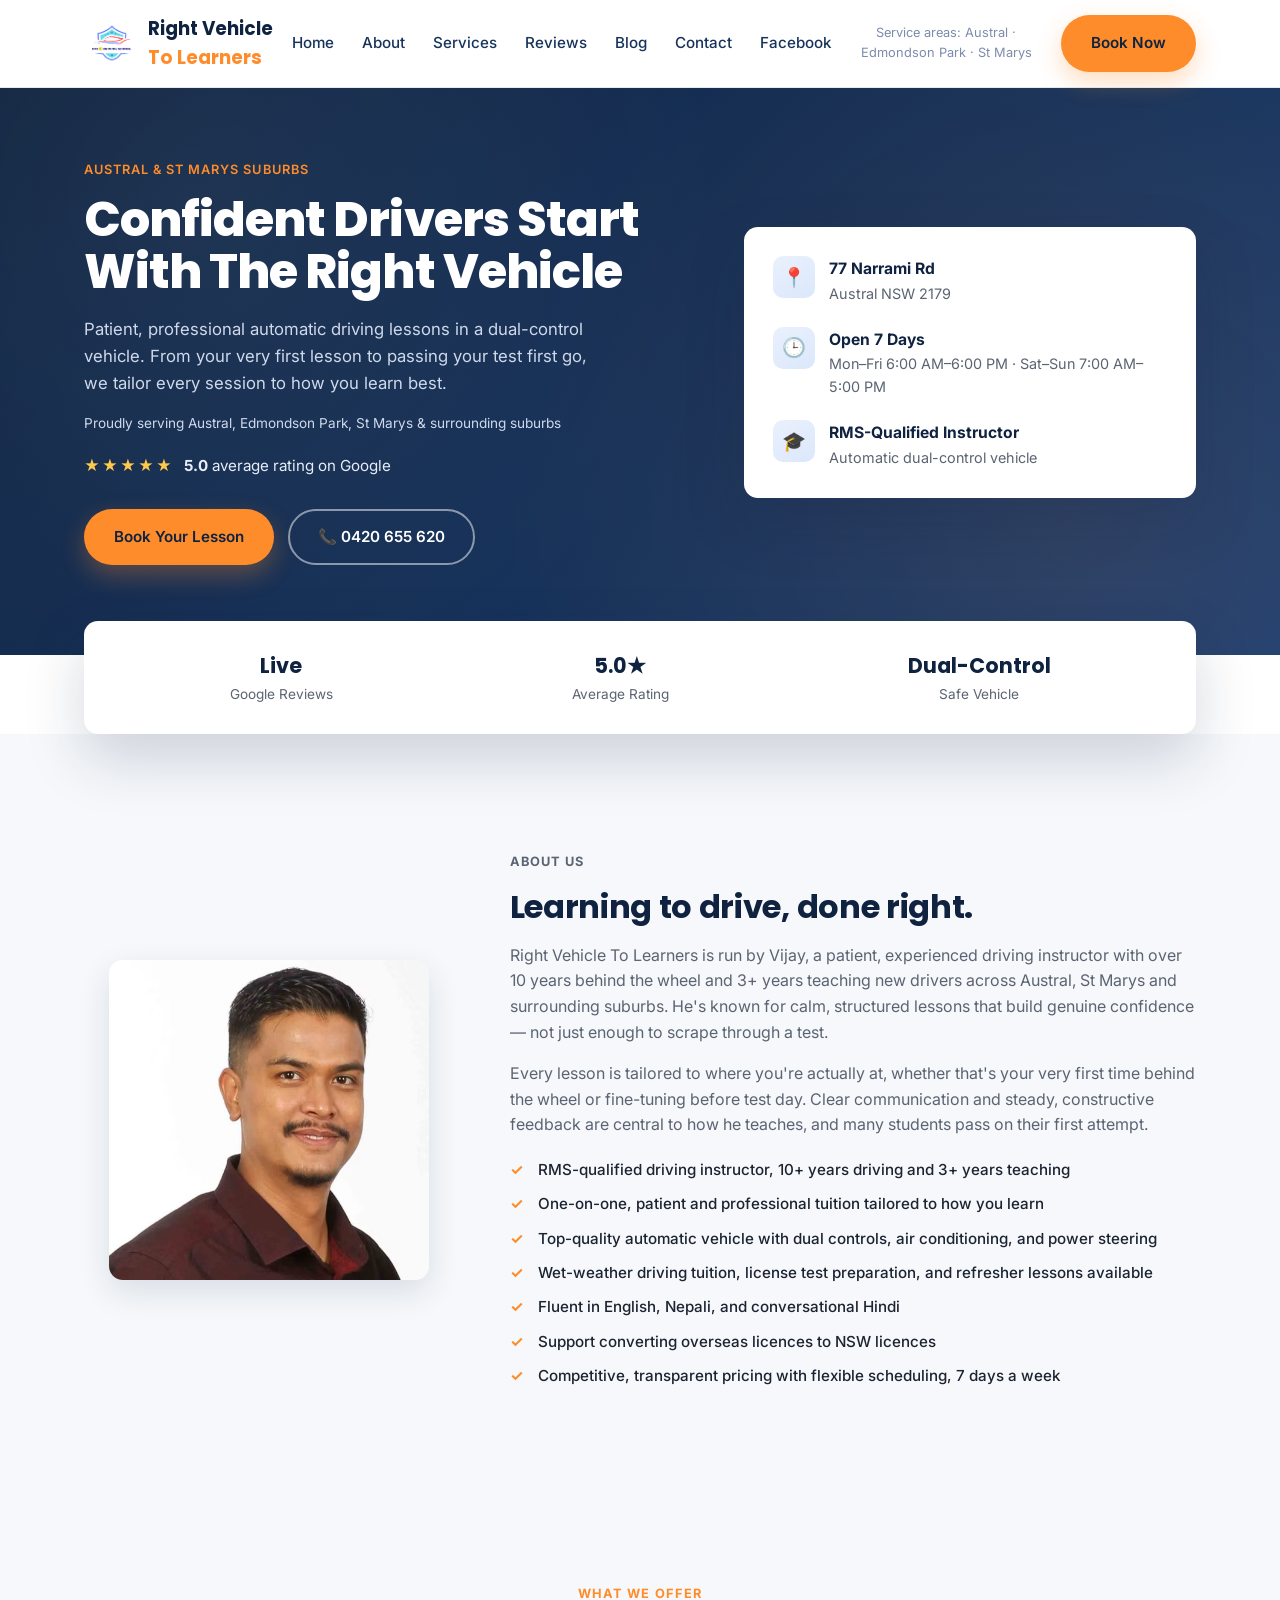
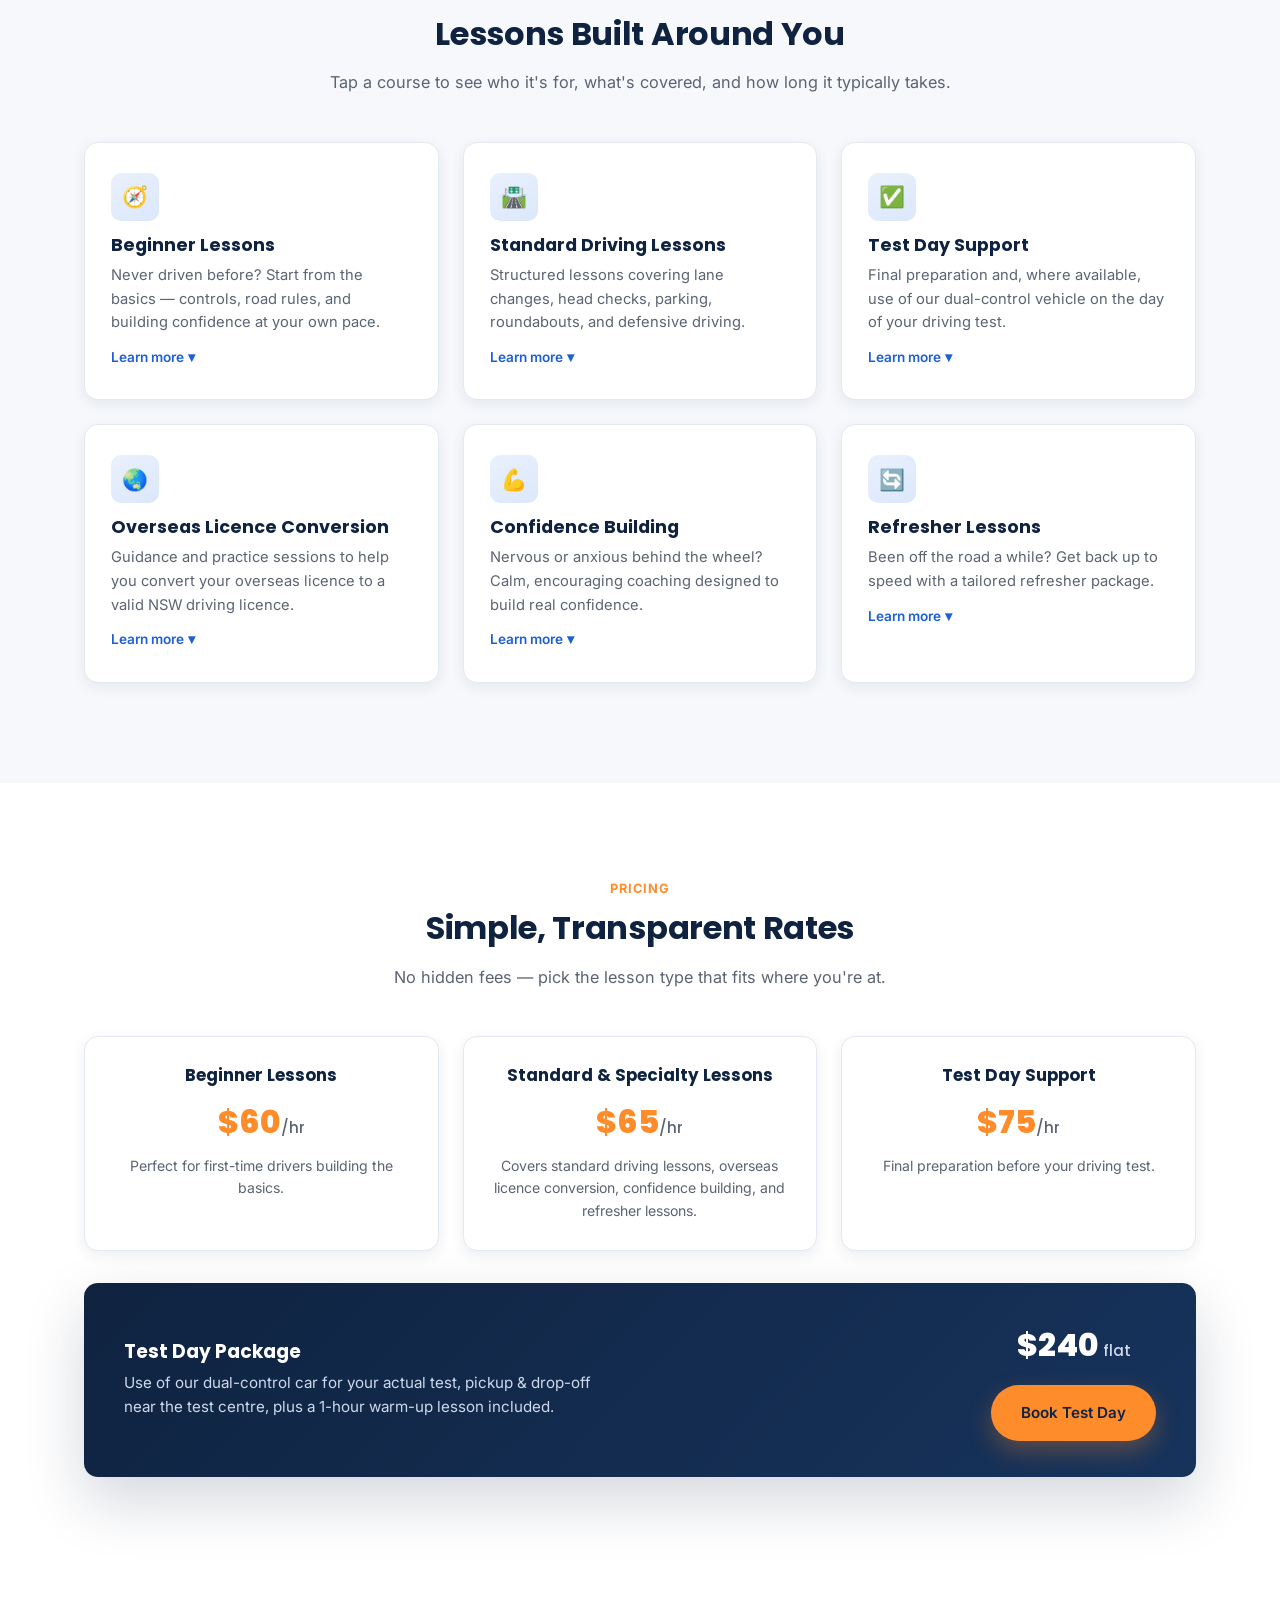
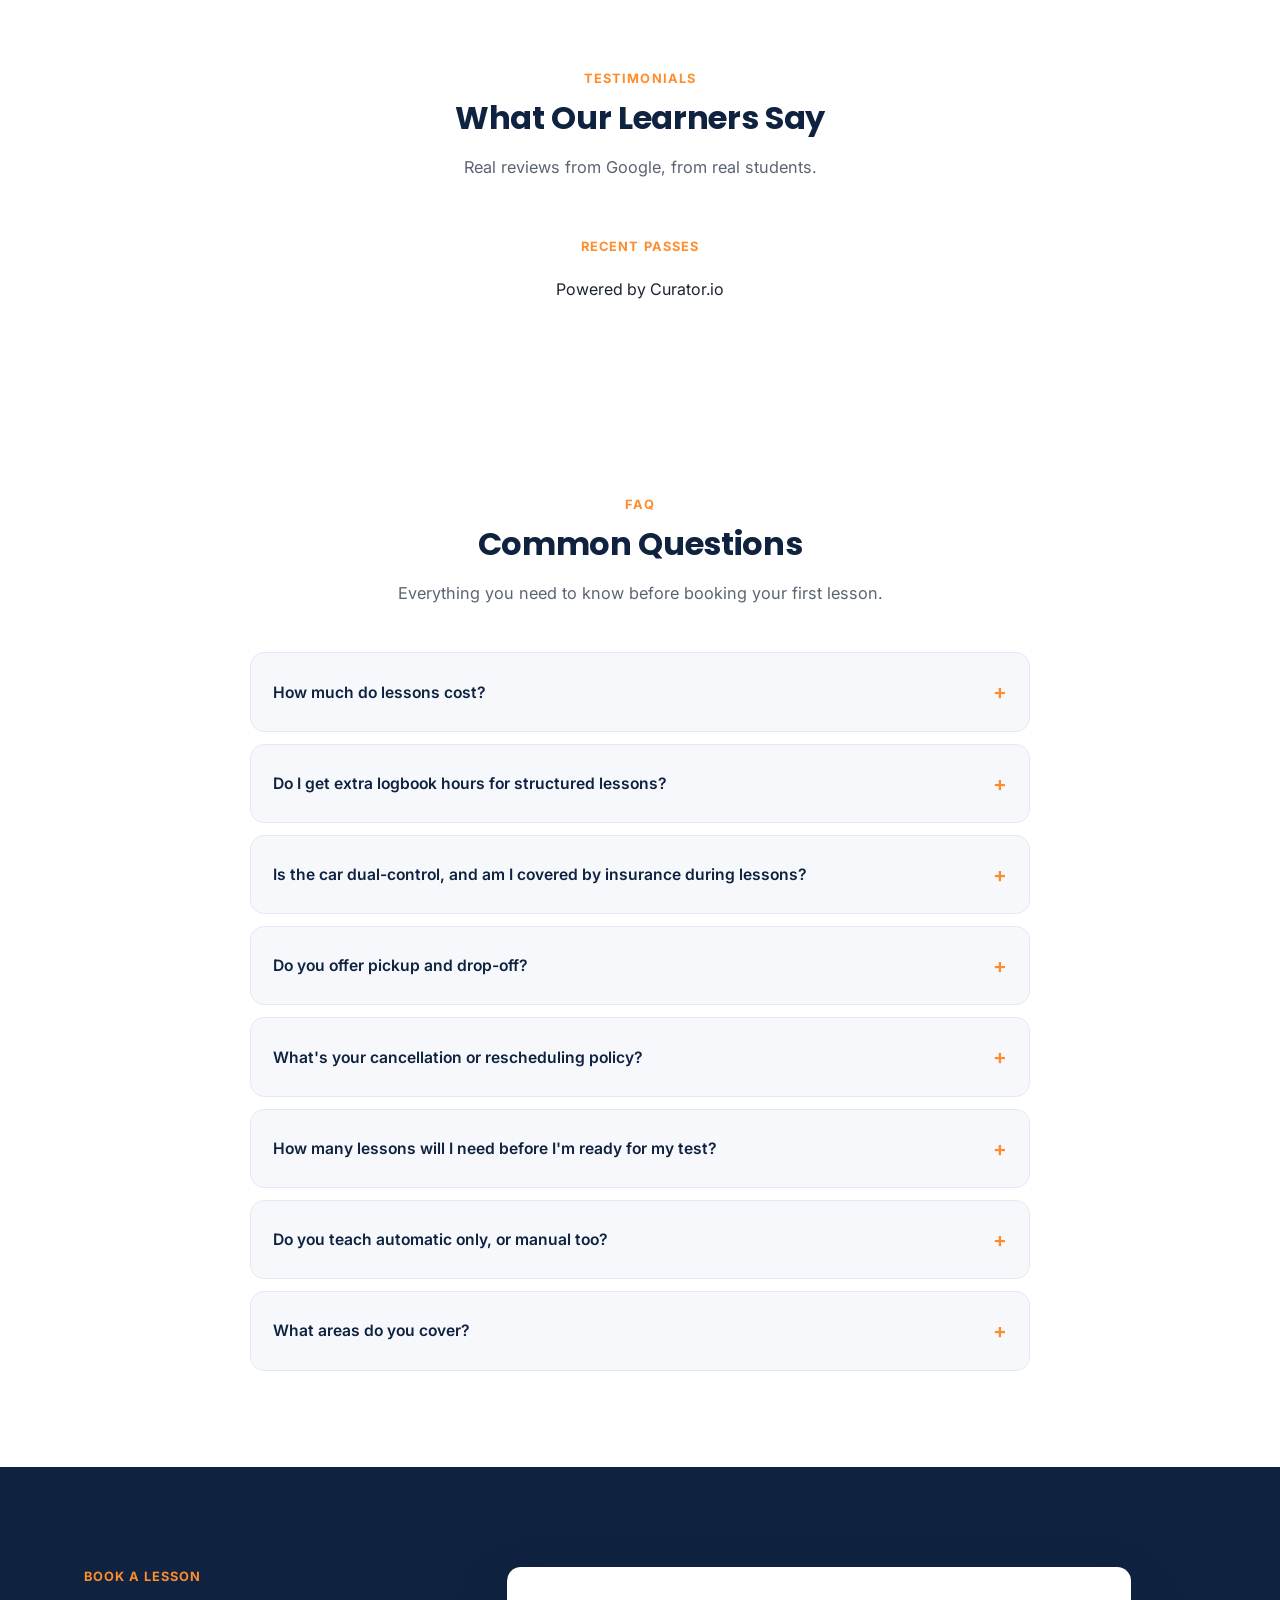
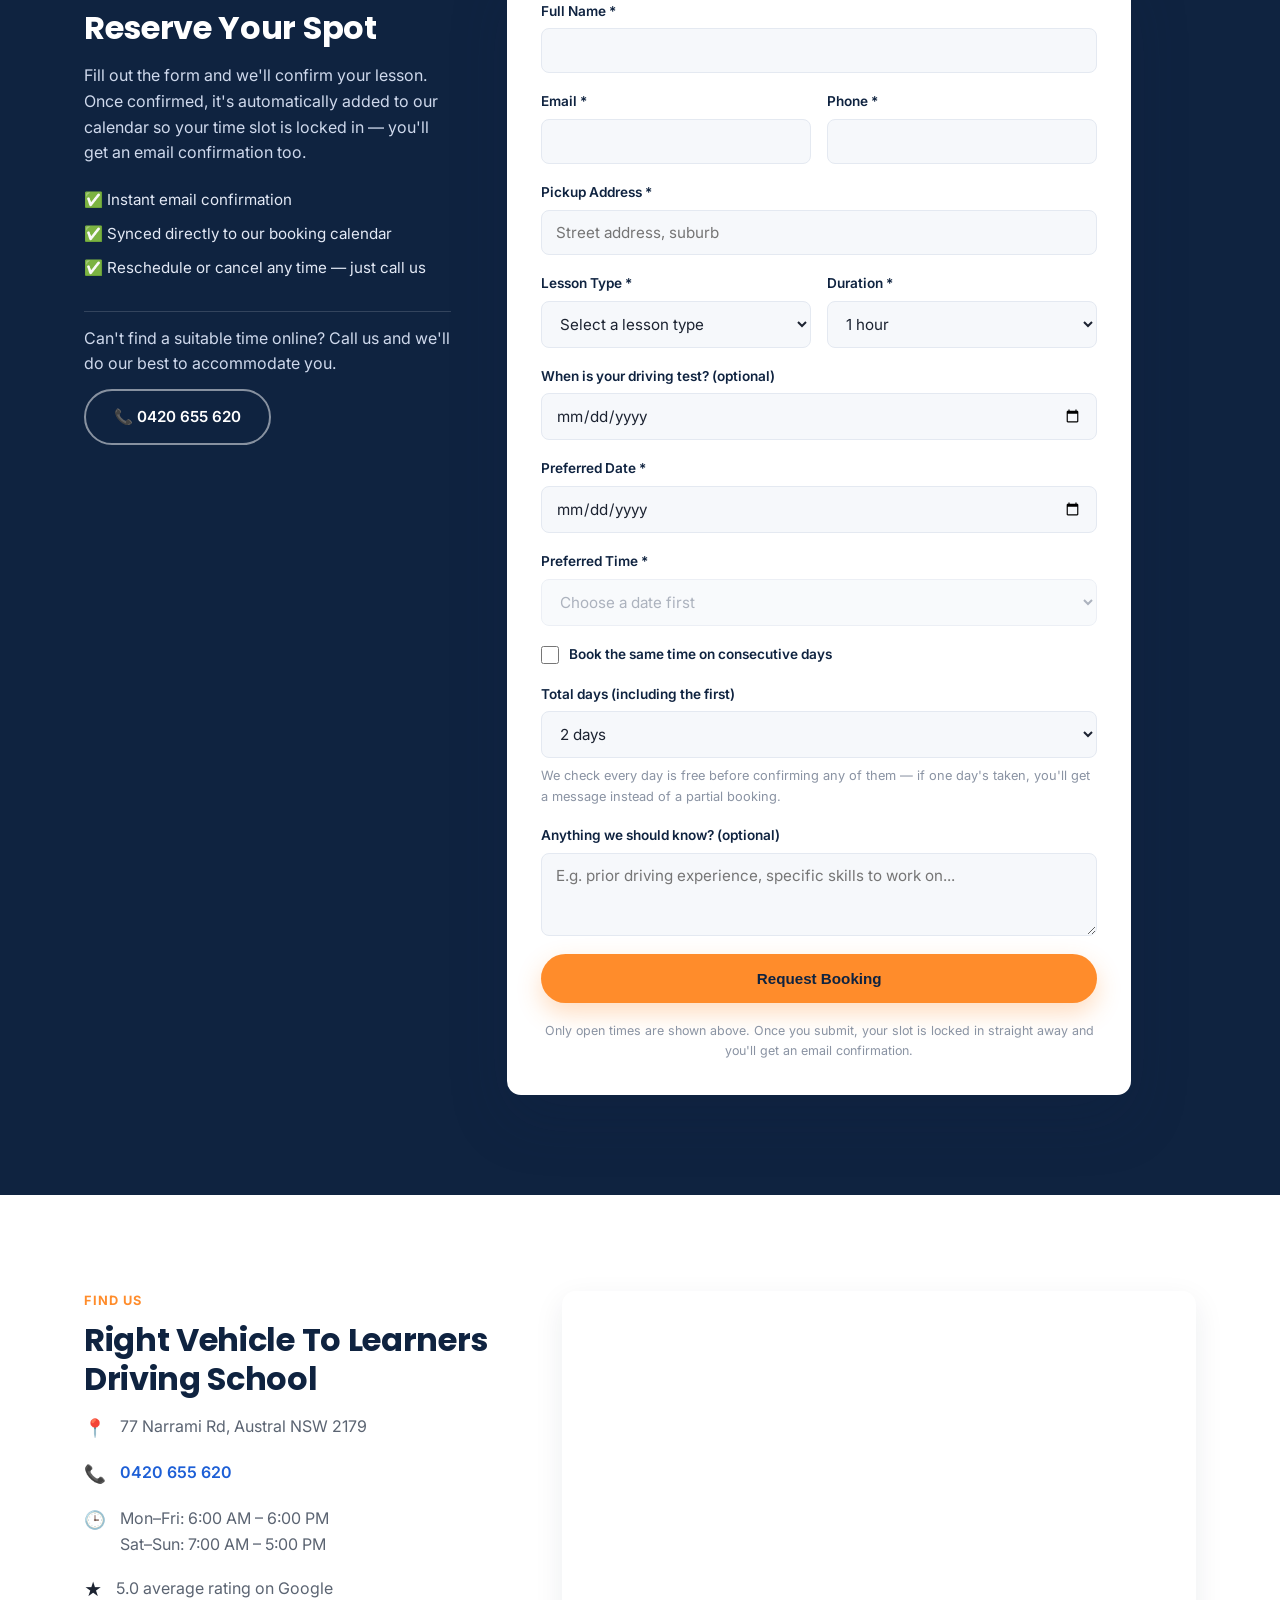
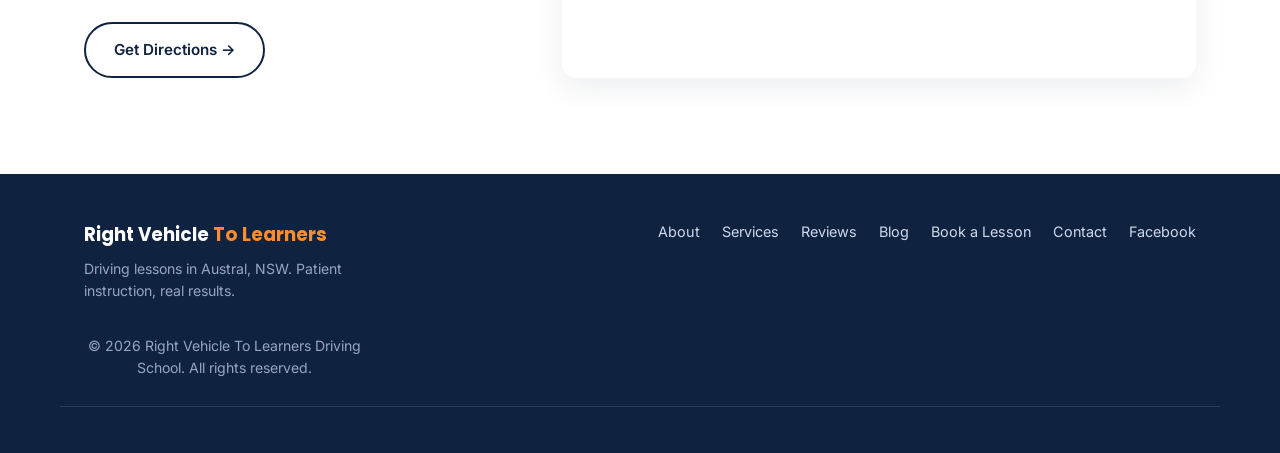
==== commit f3b73725: "Update index.html" ====
--- a/index.html
+++ b/index.html
@@ -3,6 +3,7 @@
 <head>
 <meta charset="UTF-8">
 <meta name="viewport" content="width=device-width, initial-scale=1.0">
+<meta name="google-site-verification" content="VPqjkEQBEqzk-shLpMRoln-cKCX8aKcJexB5m2Jm2jE" />
 <title>Right Vehicle To Learners Driving School | Austral, NSW</title>
 <meta name="description" content="Right Vehicle To Learners Driving School in Austral NSW. 5.0★ rated, live Google reviews. Patient instructor - English, Nepali & Hindi. Book online.">
 <link rel="canonical" href="https://rv2learners.au/">
@@ -30,6 +31,7 @@
   "@type": "DrivingSchool",
   "name": "Right Vehicle To Learners Driving School",
   "url": "https://rv2learners.au/",
+  "logo": "https://rv2learners.au/img/logo.png",
   "telephone": "+61420655620",
   "address": {
     "@type": "PostalAddress",
@@ -413,6 +415,11 @@
           </div>
         </div>
 
+        <div class="form-row">
+          <label for="address">Pickup Address *</label>
+          <input type="text" id="address" name="address" placeholder="Street address, suburb" required>
+        </div>
+
         <div class="form-row form-row-split">
           <div>
             <label for="lessonType">Lesson Type *</label>
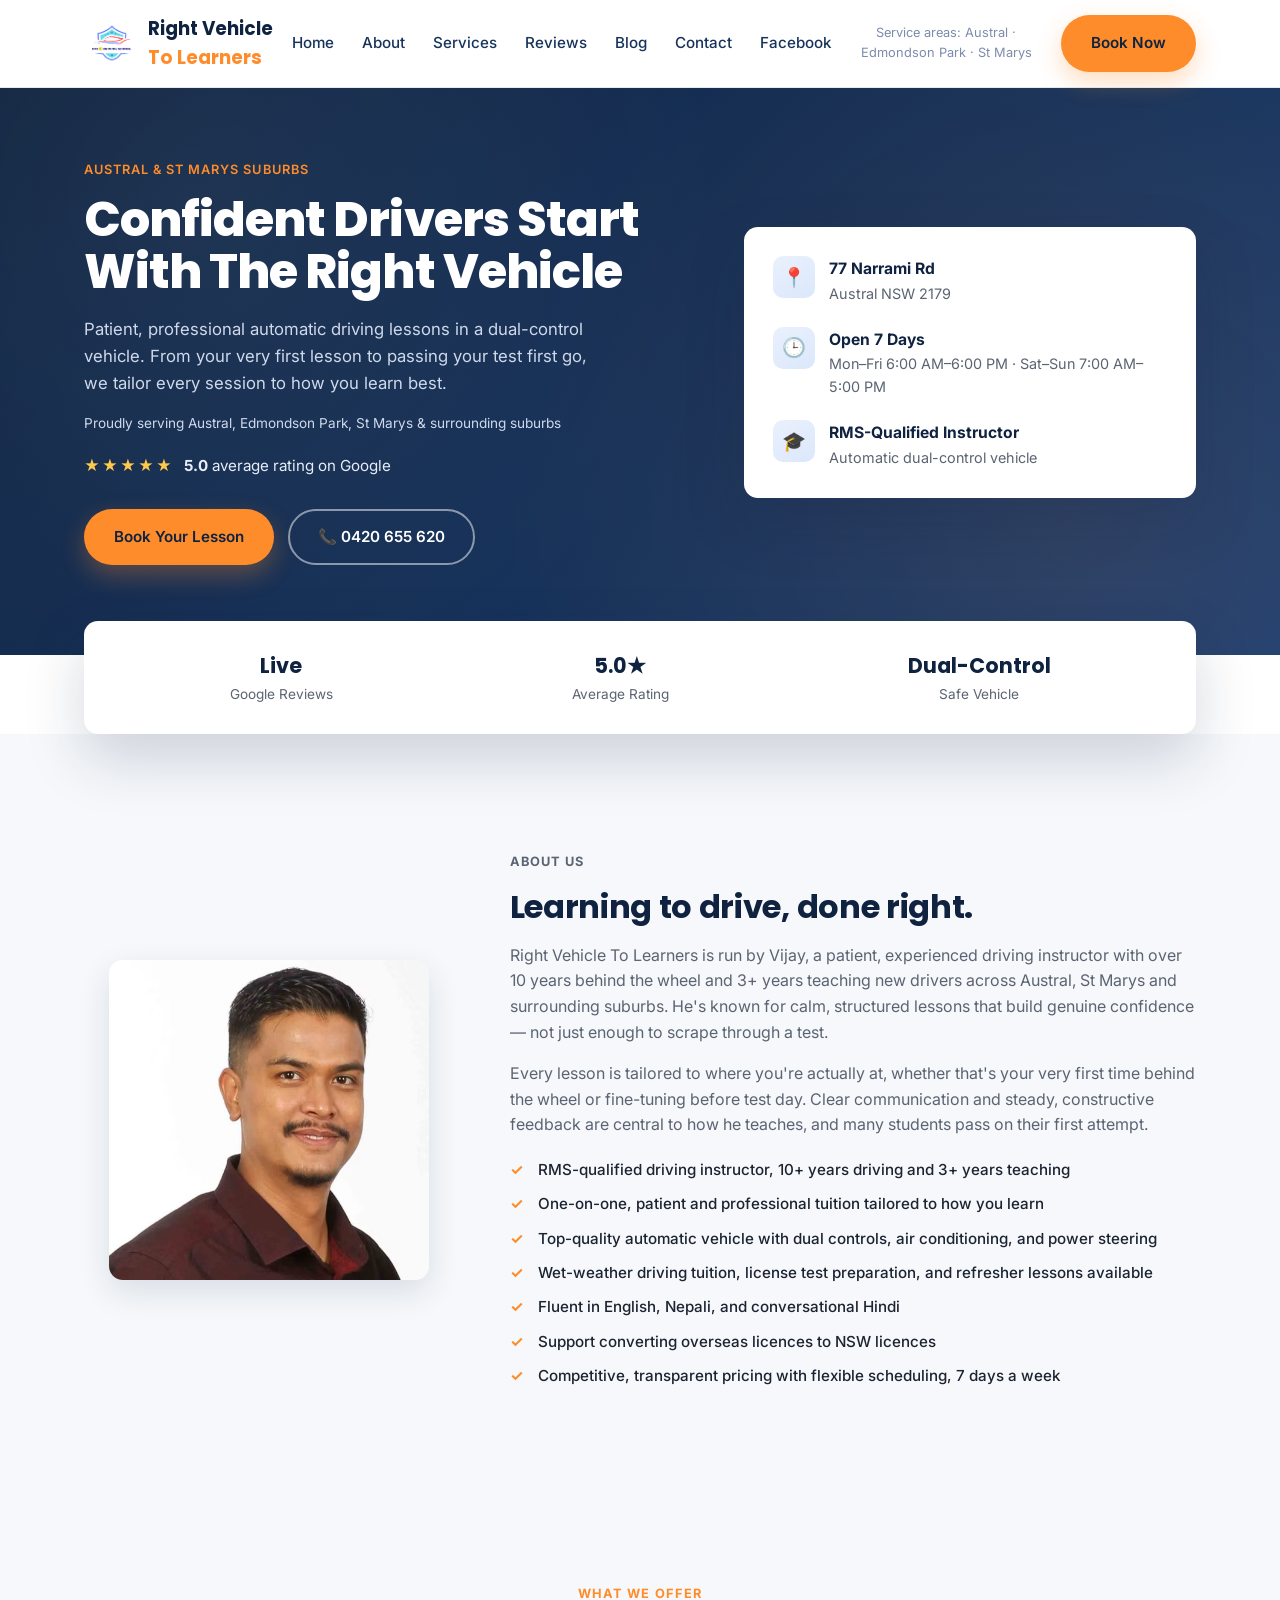
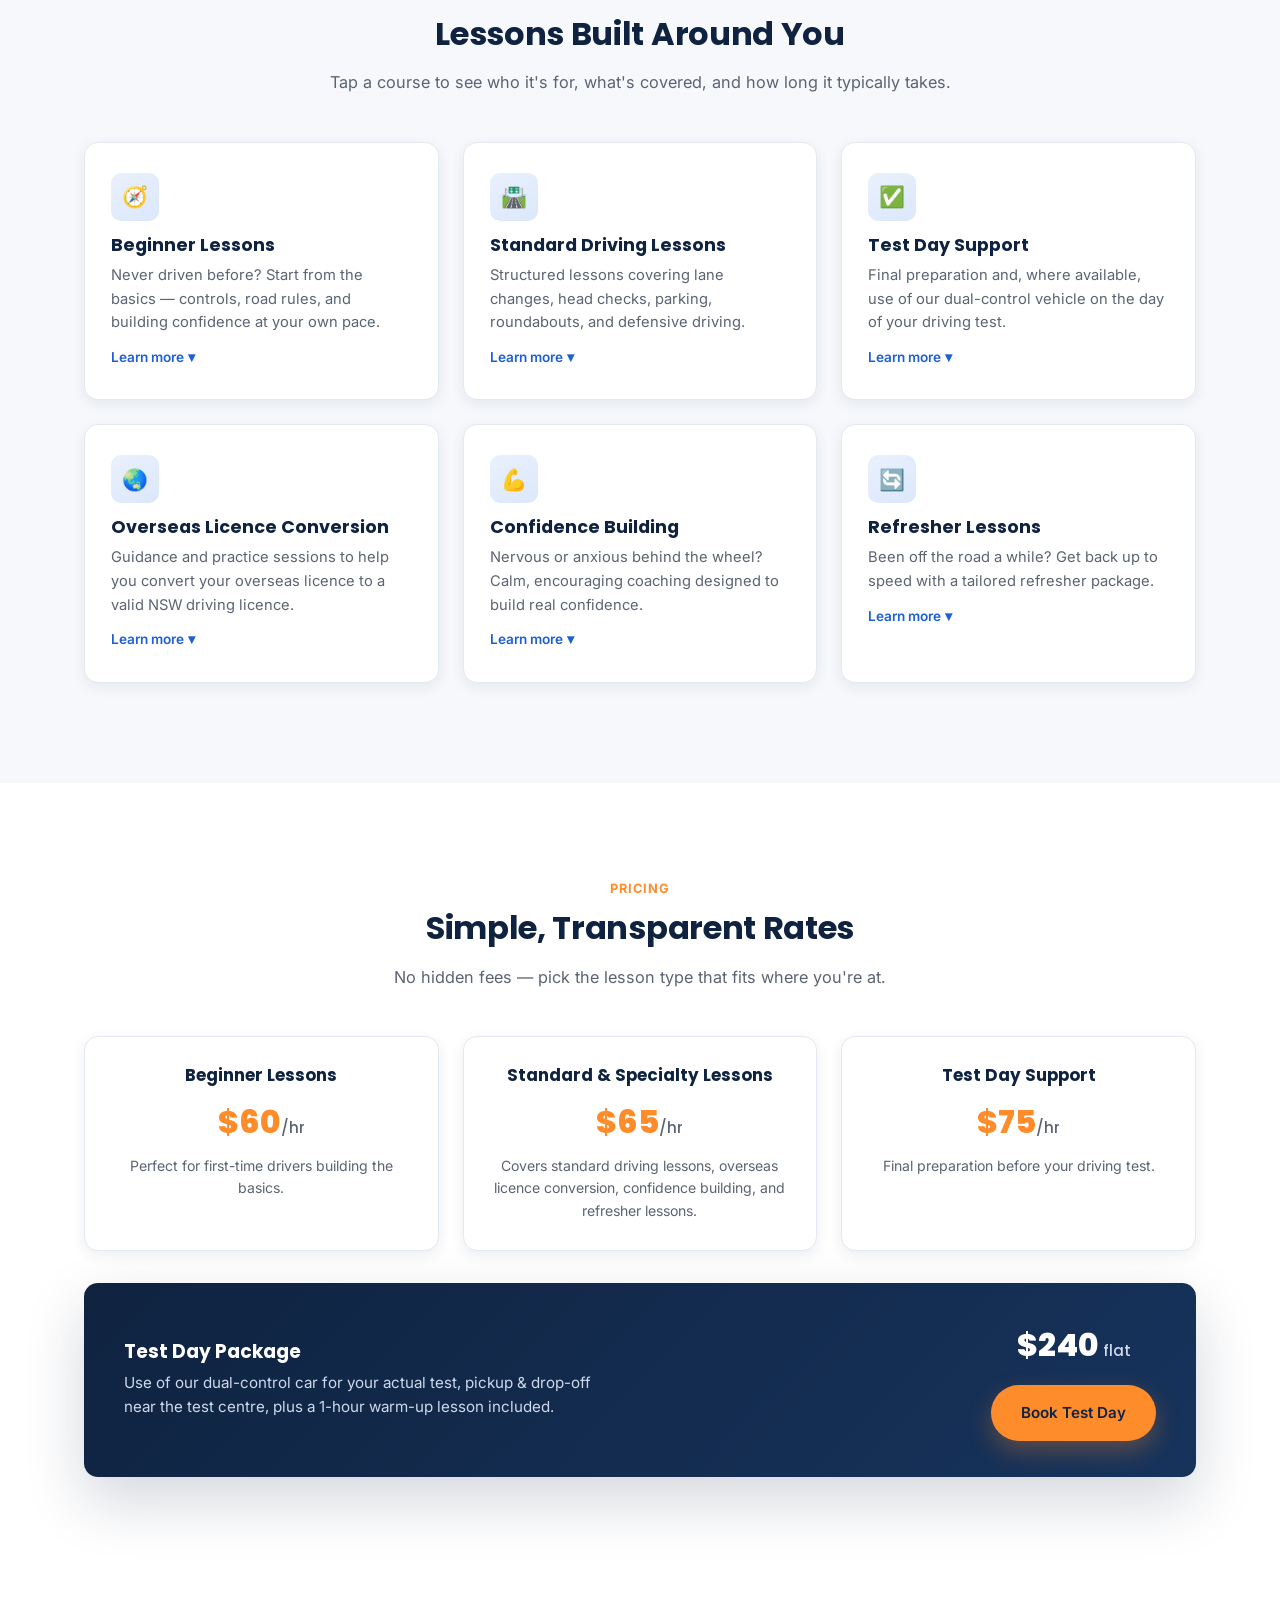
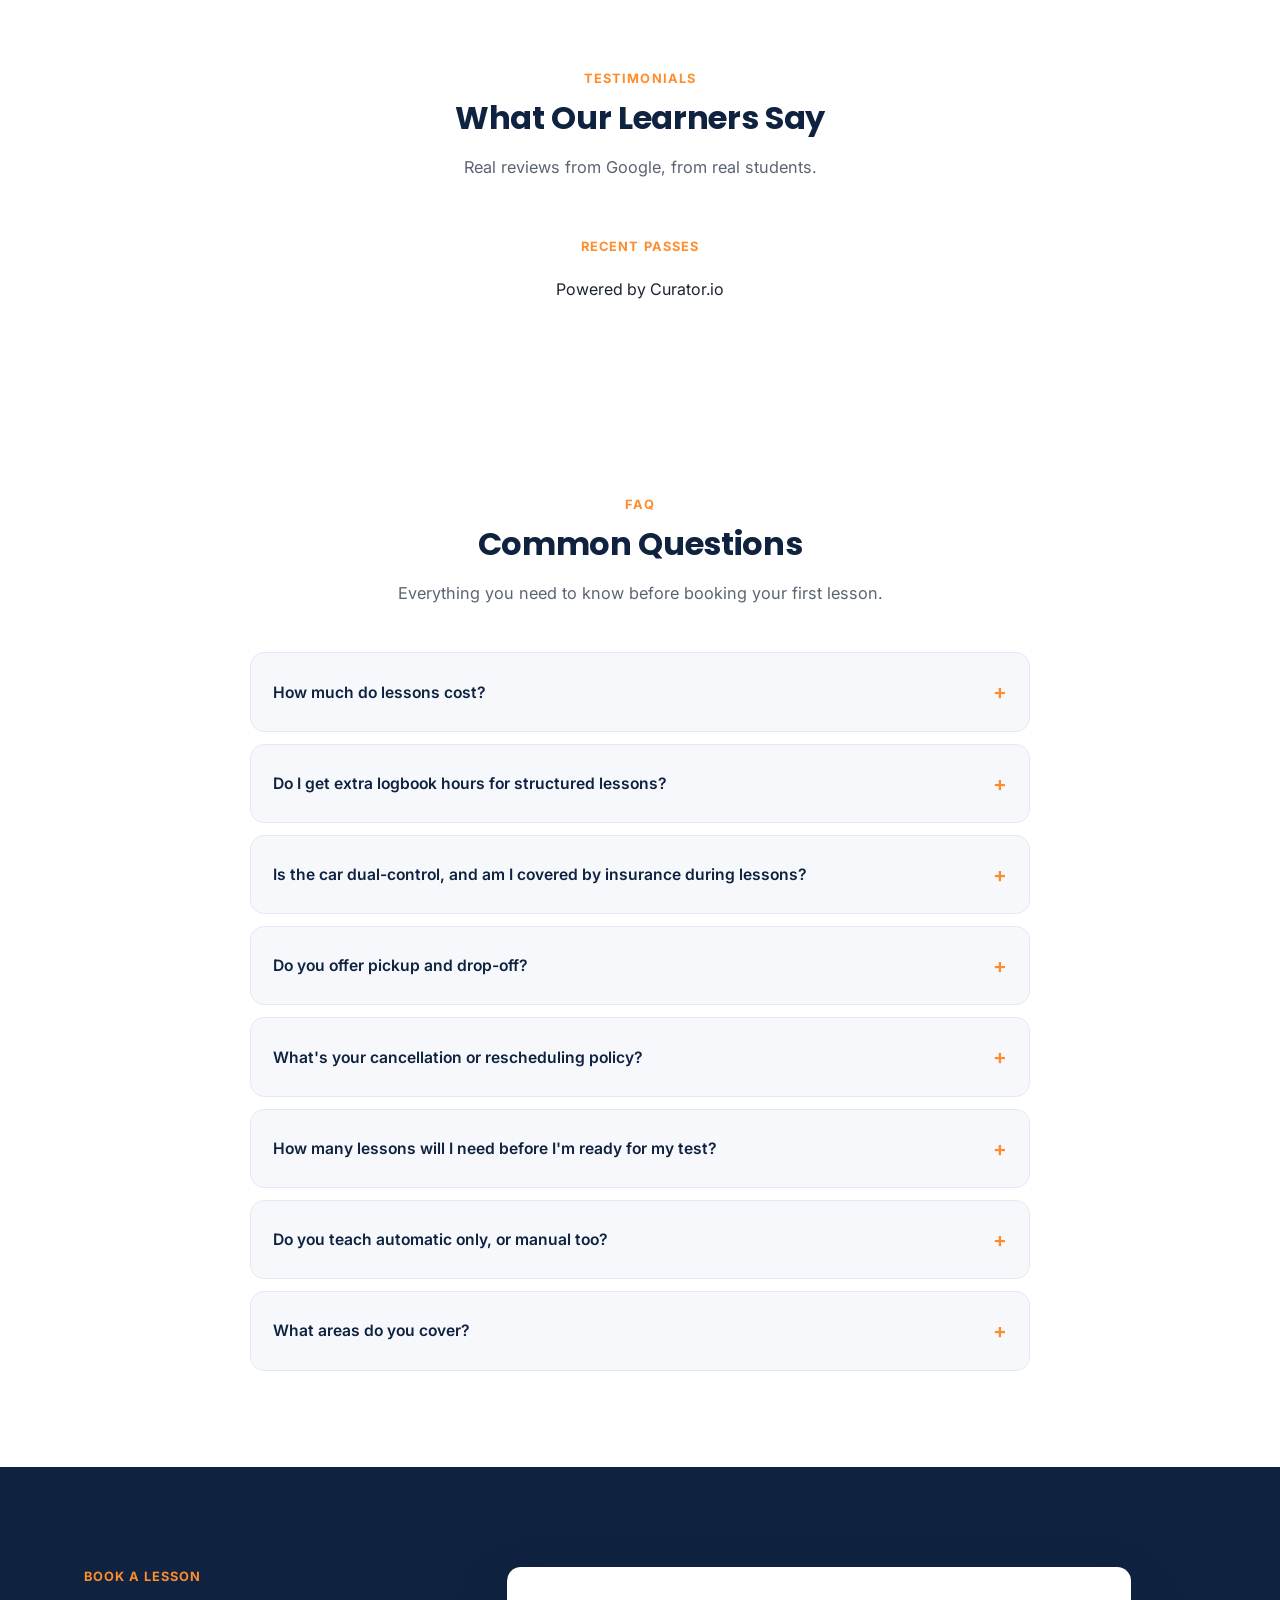
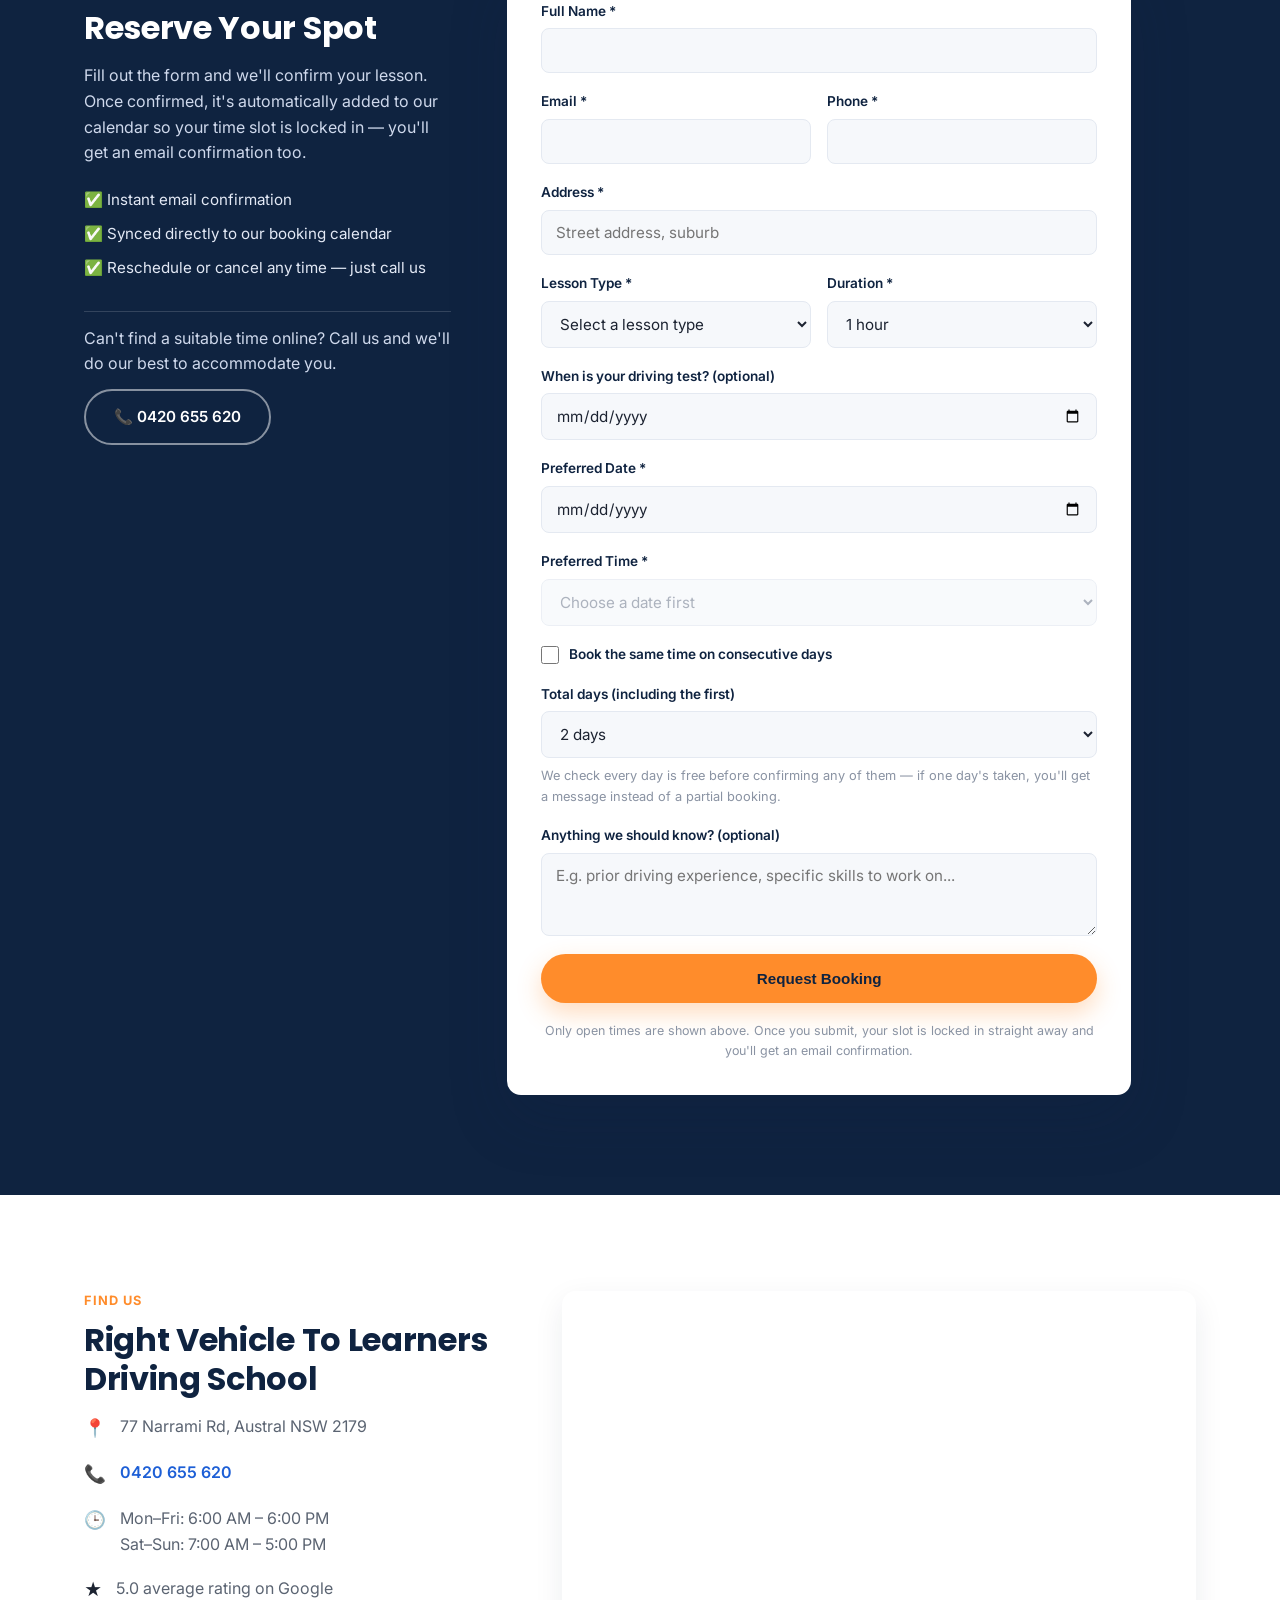
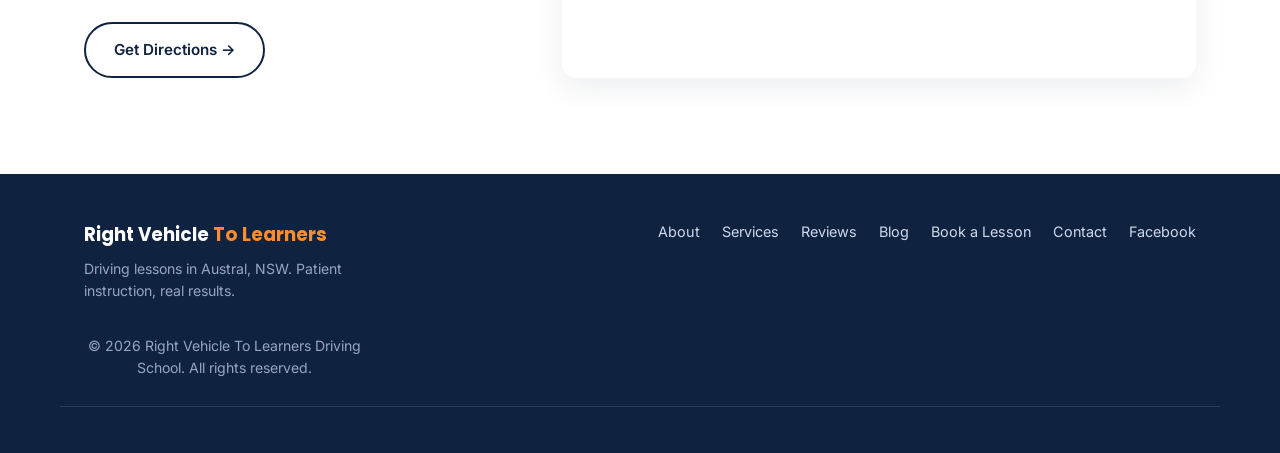
==== commit 0b80d106: "Update index.html" ====
--- a/index.html
+++ b/index.html
@@ -416,7 +416,7 @@
         </div>
 
         <div class="form-row">
-          <label for="address">Pickup Address *</label>
+          <label for="address">Address *</label>
           <input type="text" id="address" name="address" placeholder="Street address, suburb" required>
         </div>
 
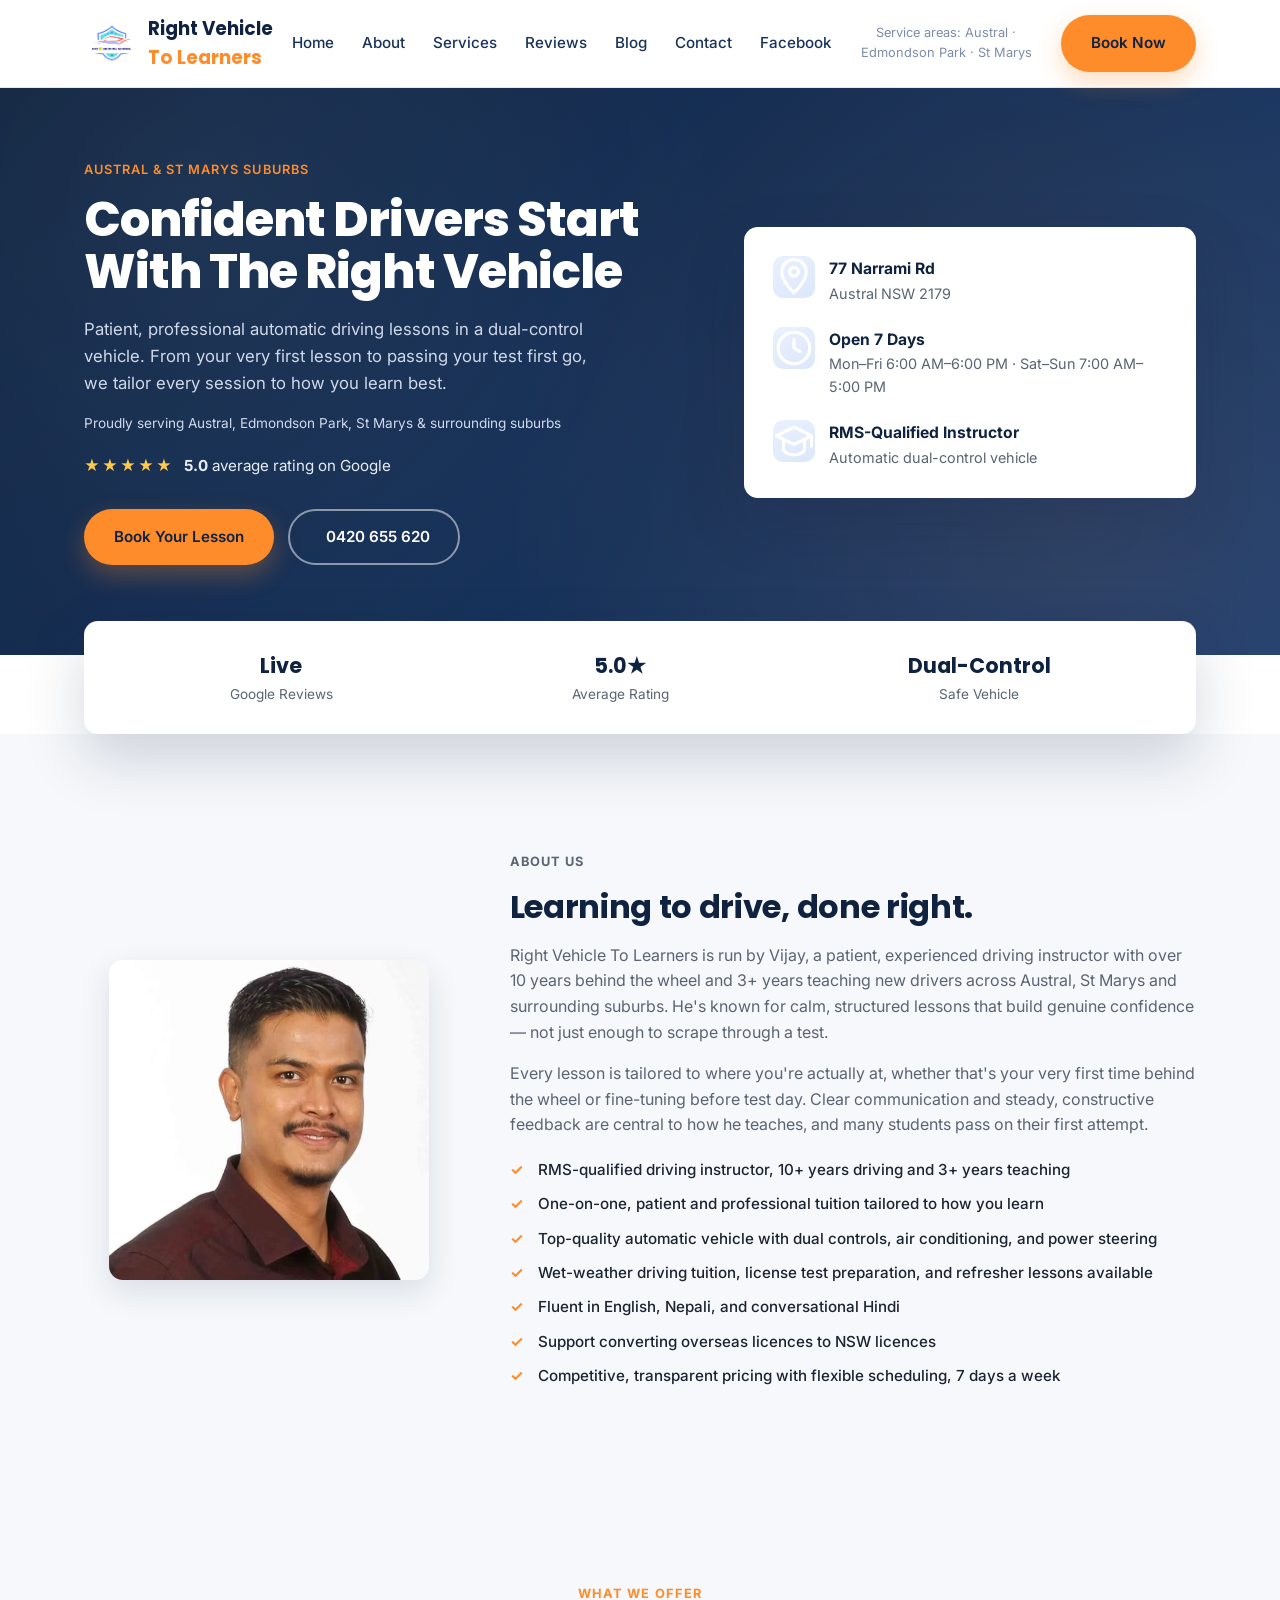
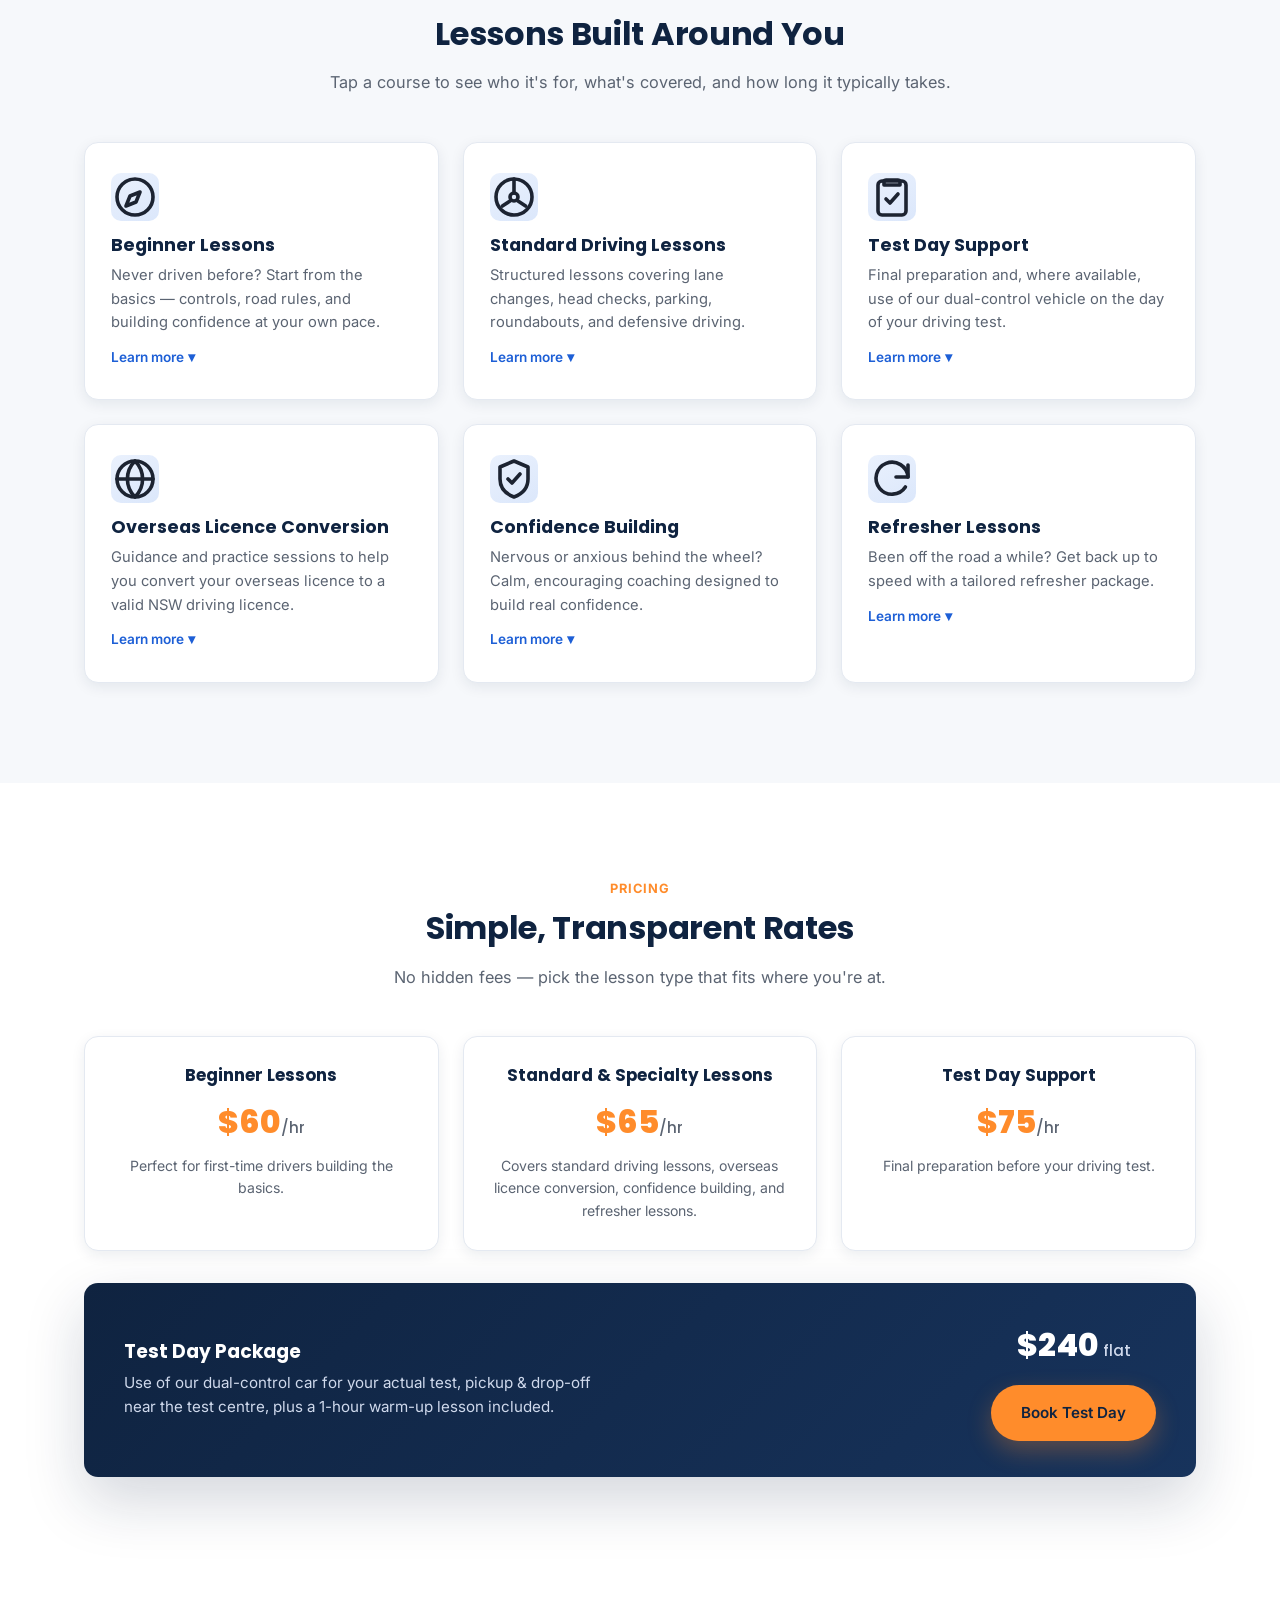
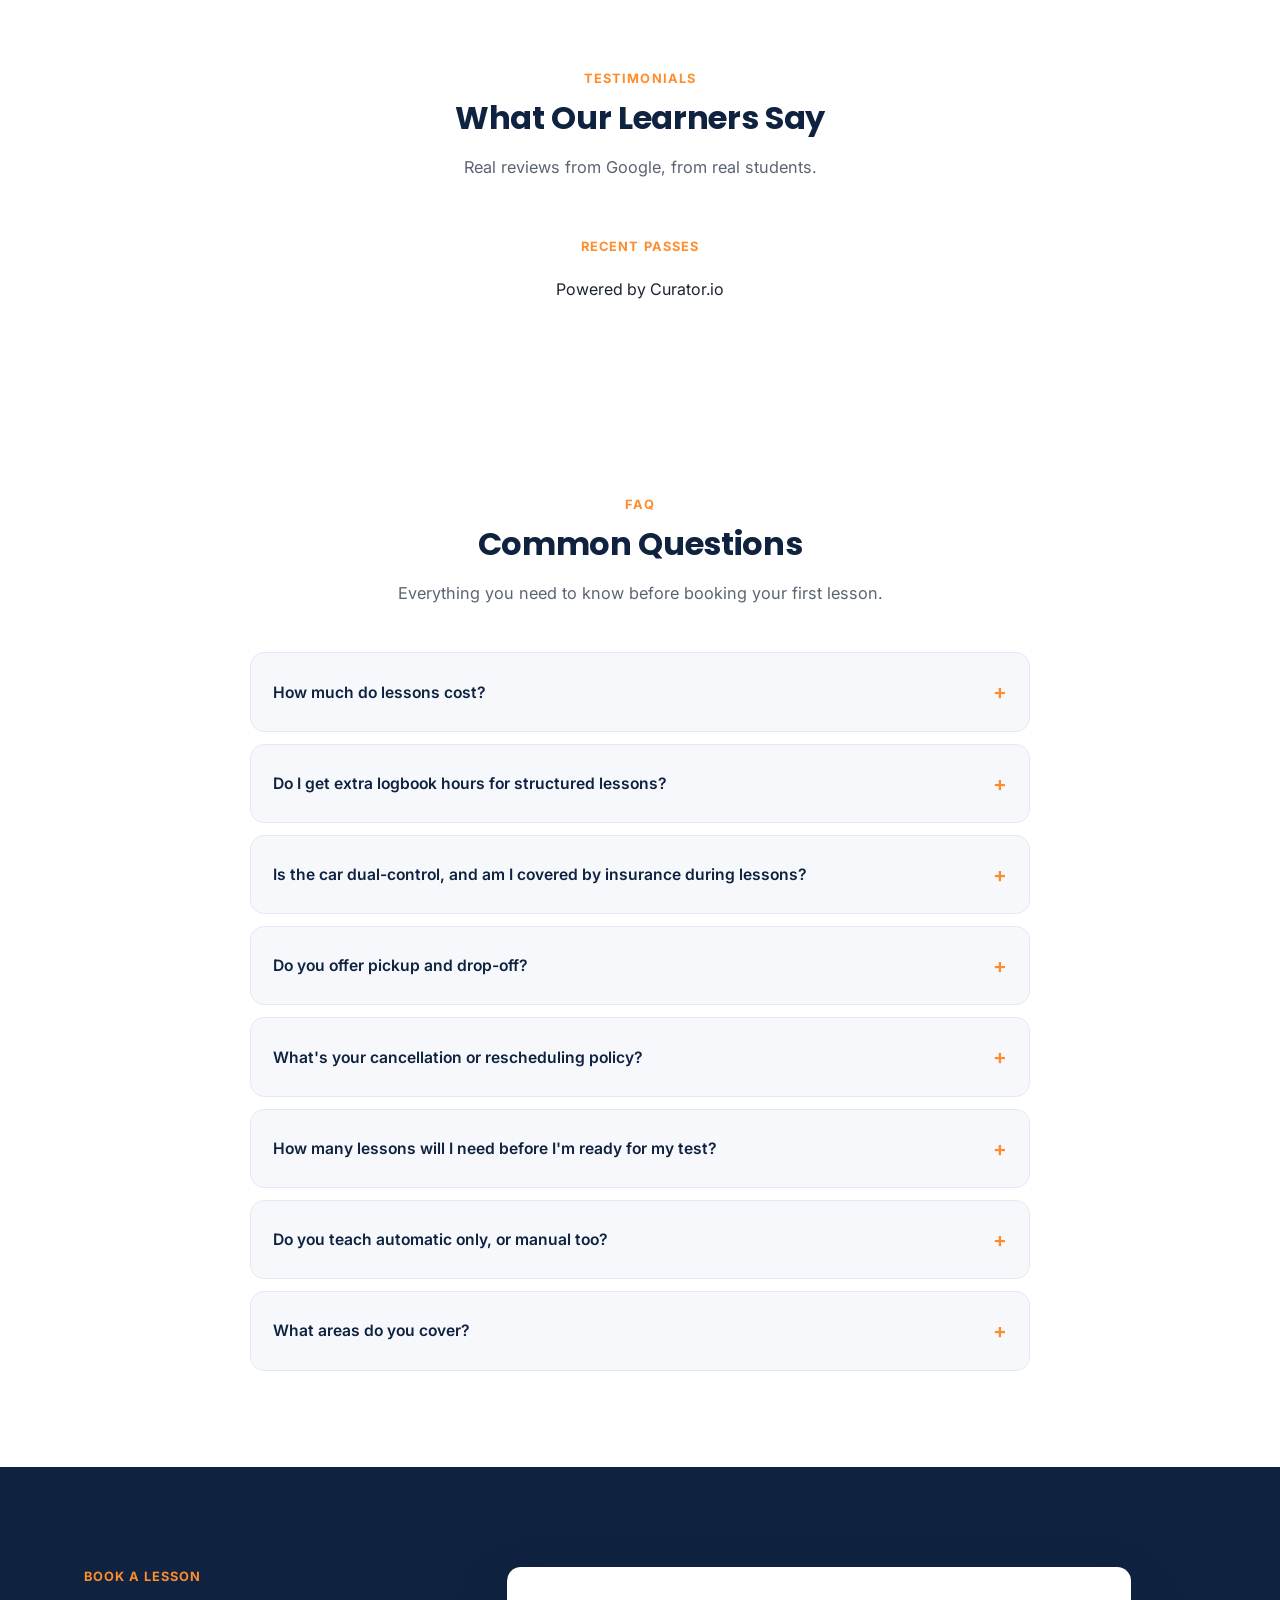
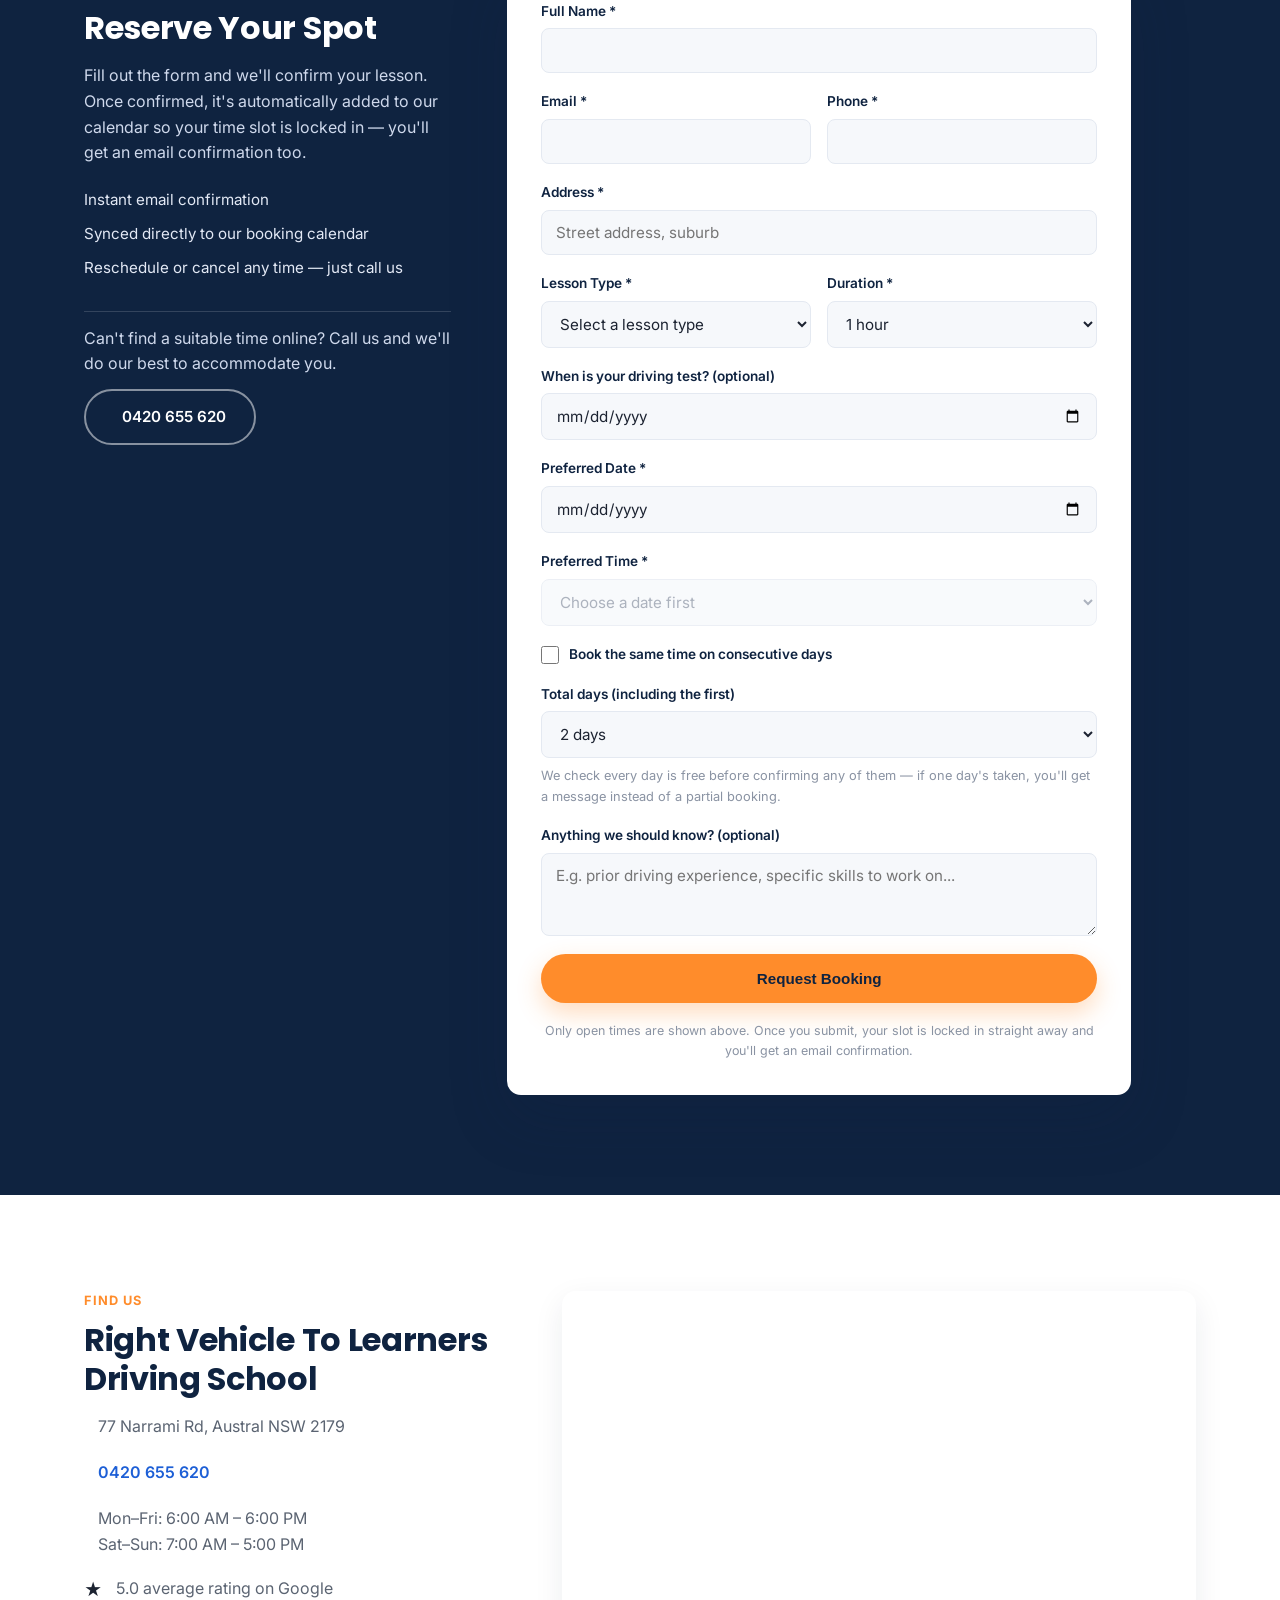
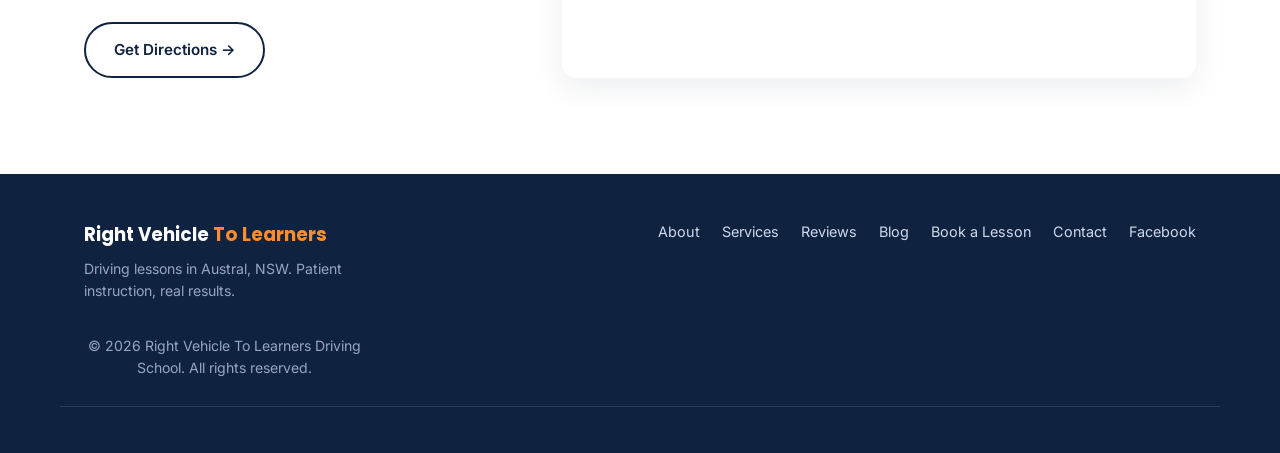
==== commit 4693bb5c: "Update index.html" ====
--- a/index.html
+++ b/index.html
@@ -116,7 +116,7 @@
 
   <!-- STICKY MOBILE CTA -->
   <div class="sticky-cta">
-    <a href="tel:0420655620" class="sticky-cta-btn sticky-cta-call"> Call Now</a>
+    <a href="tel:0420655620" class="sticky-cta-btn sticky-cta-call"><svg viewBox="0 0 24 24" fill="none" stroke="currentColor" stroke-width="1.8" stroke-linecap="round" stroke-linejoin="round" aria-hidden="true" class="btn-icon"><path d="M4 4h4l2 5-2.5 1.5a12 12 0 0 0 5 5L14 13l5 2v4a2 2 0 0 1-2 2A15 15 0 0 1 2 6a2 2 0 0 1 2-2z"/></svg>Call Now</a>
     <a href="#booking" class="sticky-cta-btn sticky-cta-book">Book Now</a>
   </div>
 
@@ -136,25 +136,25 @@
         </div>
         <div class="hero-actions">
           <a href="#booking" class="btn btn-primary">Book Your Lesson</a>
-          <a href="tel:0420655620" class="btn btn-outline">📞 0420 655 620</a>
+          <a href="tel:0420655620" class="btn btn-outline"><svg viewBox="0 0 24 24" fill="none" stroke="currentColor" stroke-width="1.8" stroke-linecap="round" stroke-linejoin="round" aria-hidden="true" class="btn-icon"><path d="M4 4h4l2 5-2.5 1.5a12 12 0 0 0 5 5L14 13l5 2v4a2 2 0 0 1-2 2A15 15 0 0 1 2 6a2 2 0 0 1 2-2z"/></svg>0420 655 620</a>
         </div>
       </div>
       <div class="hero-card">
         <div class="hero-card-row">
-          <span class="hero-card-icon">📍</span>
+          <span class="hero-card-icon"><svg viewBox="0 0 24 24" fill="none" stroke="currentColor" stroke-width="1.8" stroke-linecap="round" stroke-linejoin="round" aria-hidden="true"><path d="M12 21s7-6.5 7-12a7 7 0 1 0-14 0c0 5.5 7 12 7 12z"/><circle cx="12" cy="9" r="2.5"/></svg></span>
           <div>
             <strong>77 Narrami Rd</strong>
             <p>Austral NSW 2179</p>
           </div>
         </div>
         <div class="hero-card-row">
-          <span class="hero-card-icon">🕒</span>
+          <span class="hero-card-icon"><svg viewBox="0 0 24 24" fill="none" stroke="currentColor" stroke-width="1.8" stroke-linecap="round" stroke-linejoin="round" aria-hidden="true"><circle cx="12" cy="12" r="9"/><path d="M12 7v5l3.5 2"/></svg></span>
           <div>            <strong>Open 7 Days</strong>
           <p>Mon–Fri 6:00 AM–6:00 PM · Sat–Sun 7:00 AM–5:00 PM</p>
                     </div>
         </div>
         <div class="hero-card-row">
-          <span class="hero-card-icon">🎓</span>
+          <span class="hero-card-icon"><svg viewBox="0 0 24 24" fill="none" stroke="currentColor" stroke-width="1.8" stroke-linecap="round" stroke-linejoin="round" aria-hidden="true"><path d="M2 9l10-5 10 5-10 5-10-5z"/><path d="M6 11.5V17c0 1.1 2.7 3 6 3s6-1.9 6-3v-5.5"/><path d="M22 9v6"/></svg></span>
           <div>
             <strong>RMS-Qualified Instructor</strong>
             <p>Automatic dual-control vehicle</p>
@@ -206,7 +206,7 @@
       <p class="section-sub center">Tap a course to see who it's for, what's covered, and how long it typically takes.</p>
       <div class="services-grid">
         <div class="service-card" tabindex="0" role="button" aria-expanded="false">
-          <div class="service-icon">🧭</div>
+          <div class="service-icon"><svg viewBox="0 0 24 24" fill="none" stroke="currentColor" stroke-width="1.8" stroke-linecap="round" stroke-linejoin="round" aria-hidden="true"><circle cx="12" cy="12" r="9"/><path d="M14.5 9.5l-2 5-5 2 2-5 5-2z"/></svg></div>
           <h3>Beginner Lessons</h3>
           <p>Never driven before? Start from the basics — controls, road rules, and building confidence at your own pace.</p>
           <span class="service-more">Learn more <span class="service-chevron">▾</span></span>
@@ -217,7 +217,7 @@
           </div>
         </div>
         <div class="service-card" tabindex="0" role="button" aria-expanded="false">
-          <div class="service-icon">🛣️</div>
+          <div class="service-icon"><svg viewBox="0 0 24 24" fill="none" stroke="currentColor" stroke-width="1.8" stroke-linecap="round" stroke-linejoin="round" aria-hidden="true"><circle cx="12" cy="12" r="9"/><circle cx="12" cy="12" r="2"/><path d="M12 3v7M6.2 16.5L10 14M17.8 16.5L14 14"/></svg></div>
           <h3>Standard Driving Lessons</h3>
           <p>Structured lessons covering lane changes, head checks, parking, roundabouts, and defensive driving.</p>
           <span class="service-more">Learn more <span class="service-chevron">▾</span></span>
@@ -228,7 +228,7 @@
           </div>
         </div>
         <div class="service-card" tabindex="0" role="button" aria-expanded="false">
-          <div class="service-icon">✅</div>
+          <div class="service-icon"><svg viewBox="0 0 24 24" fill="none" stroke="currentColor" stroke-width="1.8" stroke-linecap="round" stroke-linejoin="round" aria-hidden="true"><rect x="5" y="4" width="14" height="17" rx="2"/><path d="M9 3.5h6a1 1 0 0 1 1 1V6H8V4.5a1 1 0 0 1 1-1z"/><path d="M9 13l2 2 4-4.5"/></svg></div>
           <h3>Test Day Support</h3>
           <p>Final preparation and, where available, use of our dual-control vehicle on the day of your driving test.</p>
           <span class="service-more">Learn more <span class="service-chevron">▾</span></span>
@@ -239,7 +239,7 @@
           </div>
         </div>
         <div class="service-card" tabindex="0" role="button" aria-expanded="false">
-          <div class="service-icon">🌏</div>
+          <div class="service-icon"><svg viewBox="0 0 24 24" fill="none" stroke="currentColor" stroke-width="1.8" stroke-linecap="round" stroke-linejoin="round" aria-hidden="true"><circle cx="12" cy="12" r="9"/><path d="M3 12h18M12 3c2.5 2.5 3.8 5.7 3.8 9s-1.3 6.5-3.8 9c-2.5-2.5-3.8-5.7-3.8-9S9.5 5.5 12 3z"/></svg></div>
           <h3>Overseas Licence Conversion</h3>
           <p>Guidance and practice sessions to help you convert your overseas licence to a valid NSW driving licence.</p>
           <span class="service-more">Learn more <span class="service-chevron">▾</span></span>
@@ -250,7 +250,7 @@
           </div>
         </div>
         <div class="service-card" tabindex="0" role="button" aria-expanded="false">
-          <div class="service-icon">💪</div>
+          <div class="service-icon"><svg viewBox="0 0 24 24" fill="none" stroke="currentColor" stroke-width="1.8" stroke-linecap="round" stroke-linejoin="round" aria-hidden="true"><path d="M12 3l7 3v6c0 4.5-3 7.5-7 9-4-1.5-7-4.5-7-9V6l7-3z"/><path d="M9 12l2 2 4-4.5"/></svg></div>
           <h3>Confidence Building</h3>
           <p>Nervous or anxious behind the wheel? Calm, encouraging coaching designed to build real confidence.</p>
           <span class="service-more">Learn more <span class="service-chevron">▾</span></span>
@@ -261,7 +261,7 @@
           </div>
         </div>
         <div class="service-card" tabindex="0" role="button" aria-expanded="false">
-          <div class="service-icon">🔄</div>
+          <div class="service-icon"><svg viewBox="0 0 24 24" fill="none" stroke="currentColor" stroke-width="1.8" stroke-linecap="round" stroke-linejoin="round" aria-hidden="true"><path d="M20 11A8 8 0 1 0 18.7 16"/><path d="M20 5v6h-6"/></svg></div>
           <h3>Refresher Lessons</h3>
           <p>Been off the road a while? Get back up to speed with a tailored refresher package.</p>
           <span class="service-more">Learn more <span class="service-chevron">▾</span></span>
@@ -321,9 +321,9 @@
       <p class="section-sub center">Real reviews from Google, from real students.</p>
 
             <div class="live-reviews">
-        <!-- Elfsight Google Reviews | Untitled Google Reviews -->
-        <script src="https://elfsightcdn.com/platform.js" async></script>
-        <div class="elfsight-app-531d470c-cae1-49bd-ae9c-cc0d35c370b0" data-elfsight-app-lazy></div>
+       <!-- Elfsight Google Reviews | Untitled Google Reviews -->
+<script src="https://elfsightcdn.com/platform.js" async></script>
+<div class="elfsight-app-531d470c-cae1-49bd-ae9c-cc0d35c370b0" data-elfsight-app-lazy></div>
       </div>
 
       <div class="pass-gallery">
@@ -386,13 +386,13 @@
         <h2>Reserve Your Spot</h2>
         <p>Fill out the form and we'll confirm your lesson. Once confirmed, it's automatically added to our calendar so your time slot is locked in — you'll get an email confirmation too.</p>
         <ul class="booking-points">
-          <li>✅ Instant email confirmation</li>
-          <li>✅ Synced directly to our booking calendar</li>
-          <li>✅ Reschedule or cancel any time — just call us</li>
+          <li>Instant email confirmation</li>
+          <li>Synced directly to our booking calendar</li>
+          <li>Reschedule or cancel any time — just call us</li>
         </ul>
         <div class="booking-contact-alt">
           <p>Can't find a suitable time online? Call us and we'll do our best to accommodate you.</p>
-          <a href="tel:0420655620" class="btn btn-outline">📞 0420 655 620</a>
+          <a href="tel:0420655620" class="btn btn-outline"><svg viewBox="0 0 24 24" fill="none" stroke="currentColor" stroke-width="1.8" stroke-linecap="round" stroke-linejoin="round" aria-hidden="true" class="btn-icon"><path d="M4 4h4l2 5-2.5 1.5a12 12 0 0 0 5 5L14 13l5 2v4a2 2 0 0 1-2 2A15 15 0 0 1 2 6a2 2 0 0 1 2-2z"/></svg>0420 655 620</a>
         </div>
       </div>
 
@@ -499,9 +499,9 @@
       <div class="contact-info">
         <p class="section-eyebrow">Find Us</p>
         <h2>Right Vehicle To Learners Driving School</h2>
-        <div class="contact-detail"><span>📍</span><p>77 Narrami Rd, Austral NSW 2179</p></div>
-        <div class="contact-detail"><span>📞</span><p><a href="tel:0420655620">0420 655 620</a></p></div>
-                <div class="contact-detail"><span>🕒</span><p>Mon–Fri: 6:00 AM – 6:00 PM<br>Sat–Sun: 7:00 AM – 5:00 PM</p></div>
+        <div class="contact-detail"><span class="contact-icon"><svg viewBox="0 0 24 24" fill="none" stroke="currentColor" stroke-width="1.8" stroke-linecap="round" stroke-linejoin="round" aria-hidden="true"><path d="M12 21s7-6.5 7-12a7 7 0 1 0-14 0c0 5.5 7 12 7 12z"/><circle cx="12" cy="9" r="2.5"/></svg></span><p>77 Narrami Rd, Austral NSW 2179</p></div>
+        <div class="contact-detail"><span class="contact-icon"><svg viewBox="0 0 24 24" fill="none" stroke="currentColor" stroke-width="1.8" stroke-linecap="round" stroke-linejoin="round" aria-hidden="true"><path d="M4 4h4l2 5-2.5 1.5a12 12 0 0 0 5 5L14 13l5 2v4a2 2 0 0 1-2 2A15 15 0 0 1 2 6a2 2 0 0 1 2-2z"/></svg></span><p><a href="tel:0420655620">0420 655 620</a></p></div>
+                <div class="contact-detail"><span class="contact-icon"><svg viewBox="0 0 24 24" fill="none" stroke="currentColor" stroke-width="1.8" stroke-linecap="round" stroke-linejoin="round" aria-hidden="true"><circle cx="12" cy="12" r="9"/><path d="M12 7v5l3.5 2"/></svg></span><p>Mon–Fri: 6:00 AM – 6:00 PM<br>Sat–Sun: 7:00 AM – 5:00 PM</p></div>
         <div class="contact-detail"><span>★</span><p>5.0 average rating on Google</p></div>
         <a class="btn btn-outline" href="https://www.google.com/maps/place/Right+Vehicle+To+Learners+Driving+School/@-33.9415074,150.8018641,827m/data=!3m2!1e3!4b1!4m6!3m5!1s0x6bb1e2deb7121221:0x4834f71866a96a78!8m2!3d-33.9415074!4d150.8018641!16s%2Fg%2F11kpfjrtgg" target="_blank" rel="noopener">Get Directions →</a>
       </div>
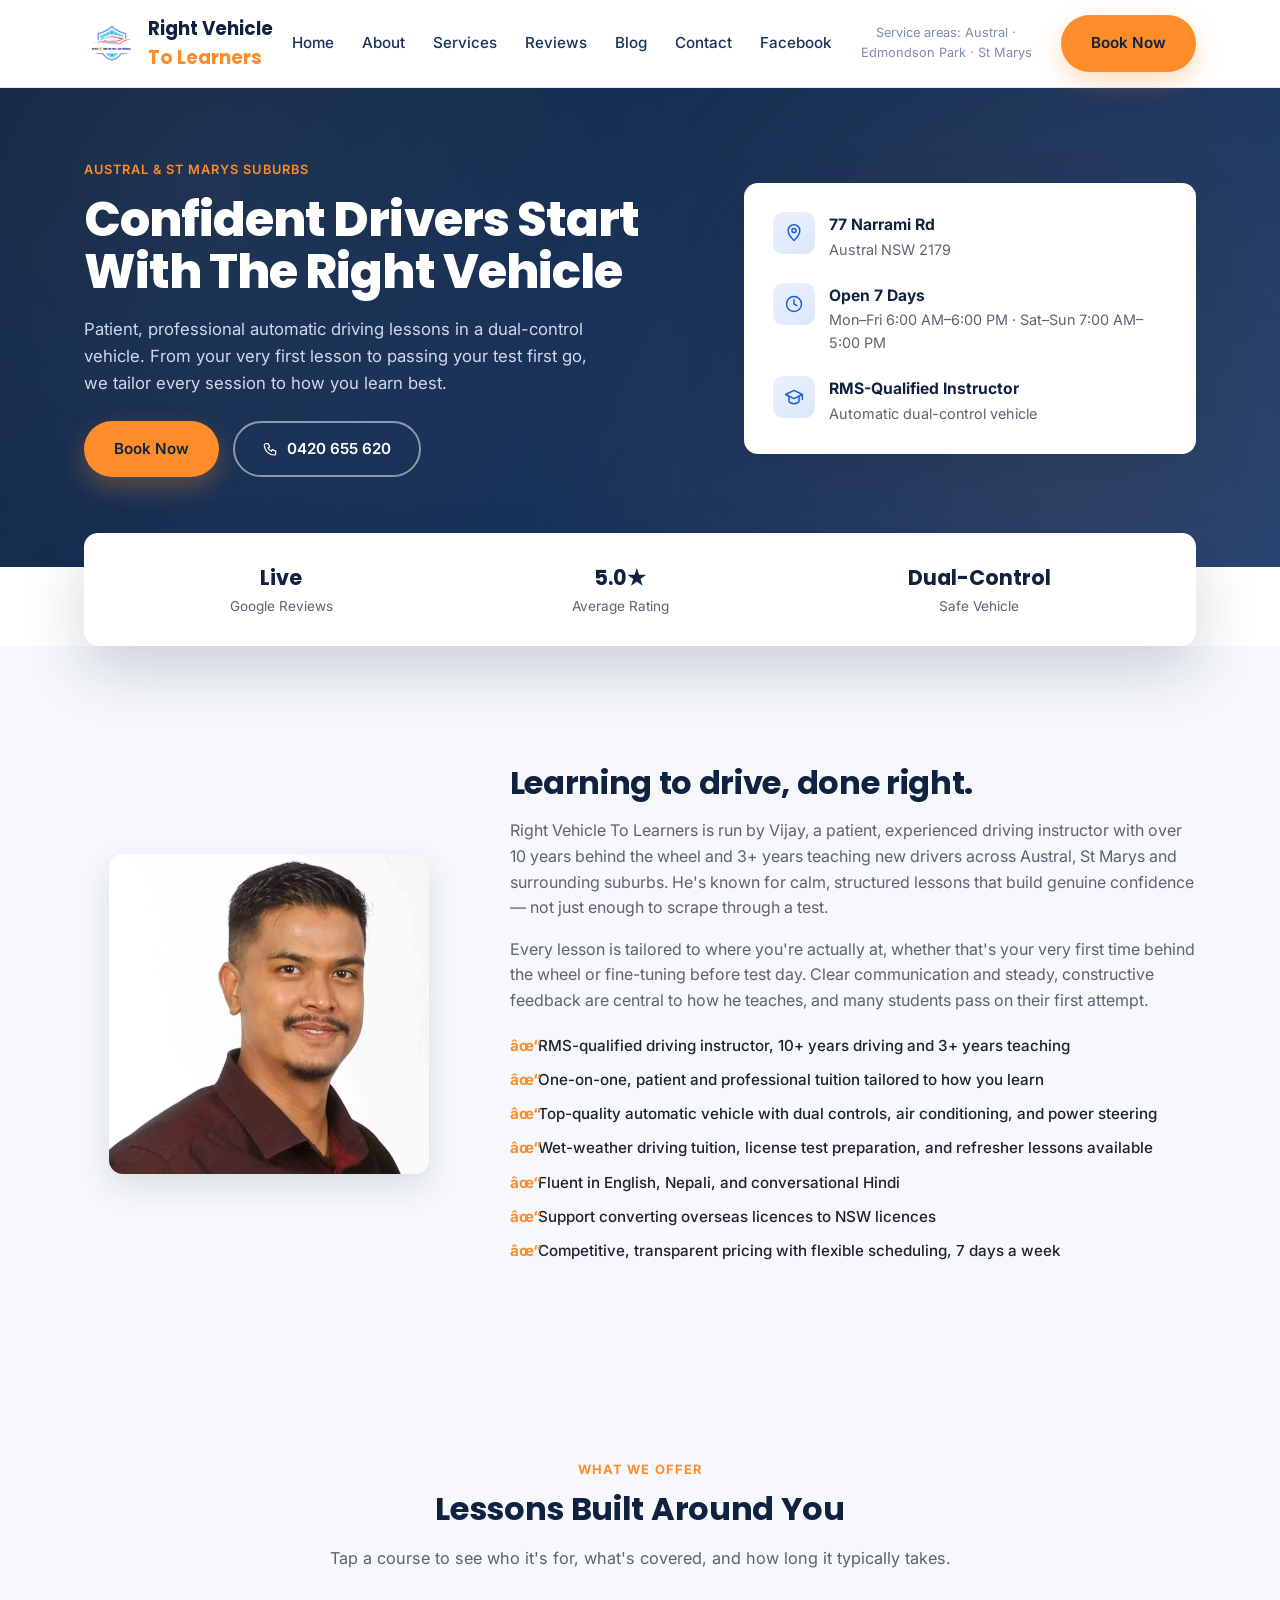
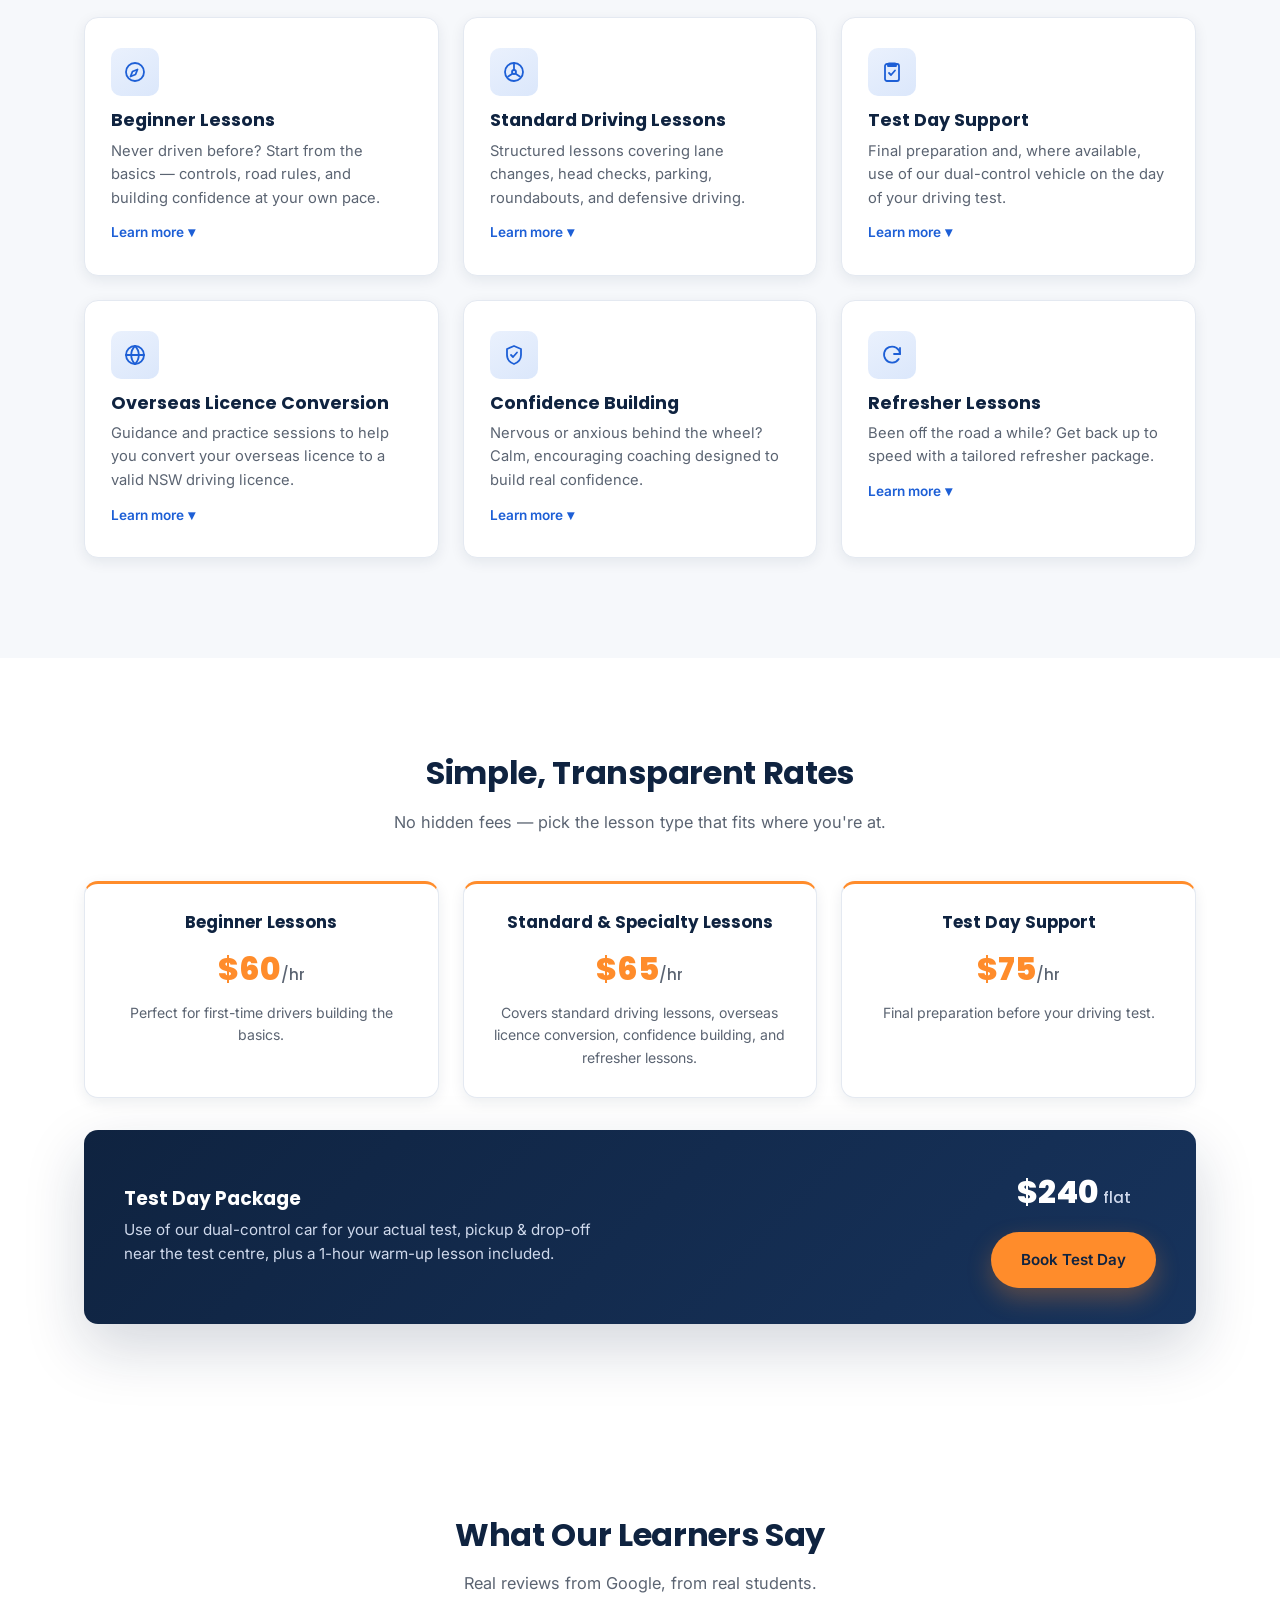
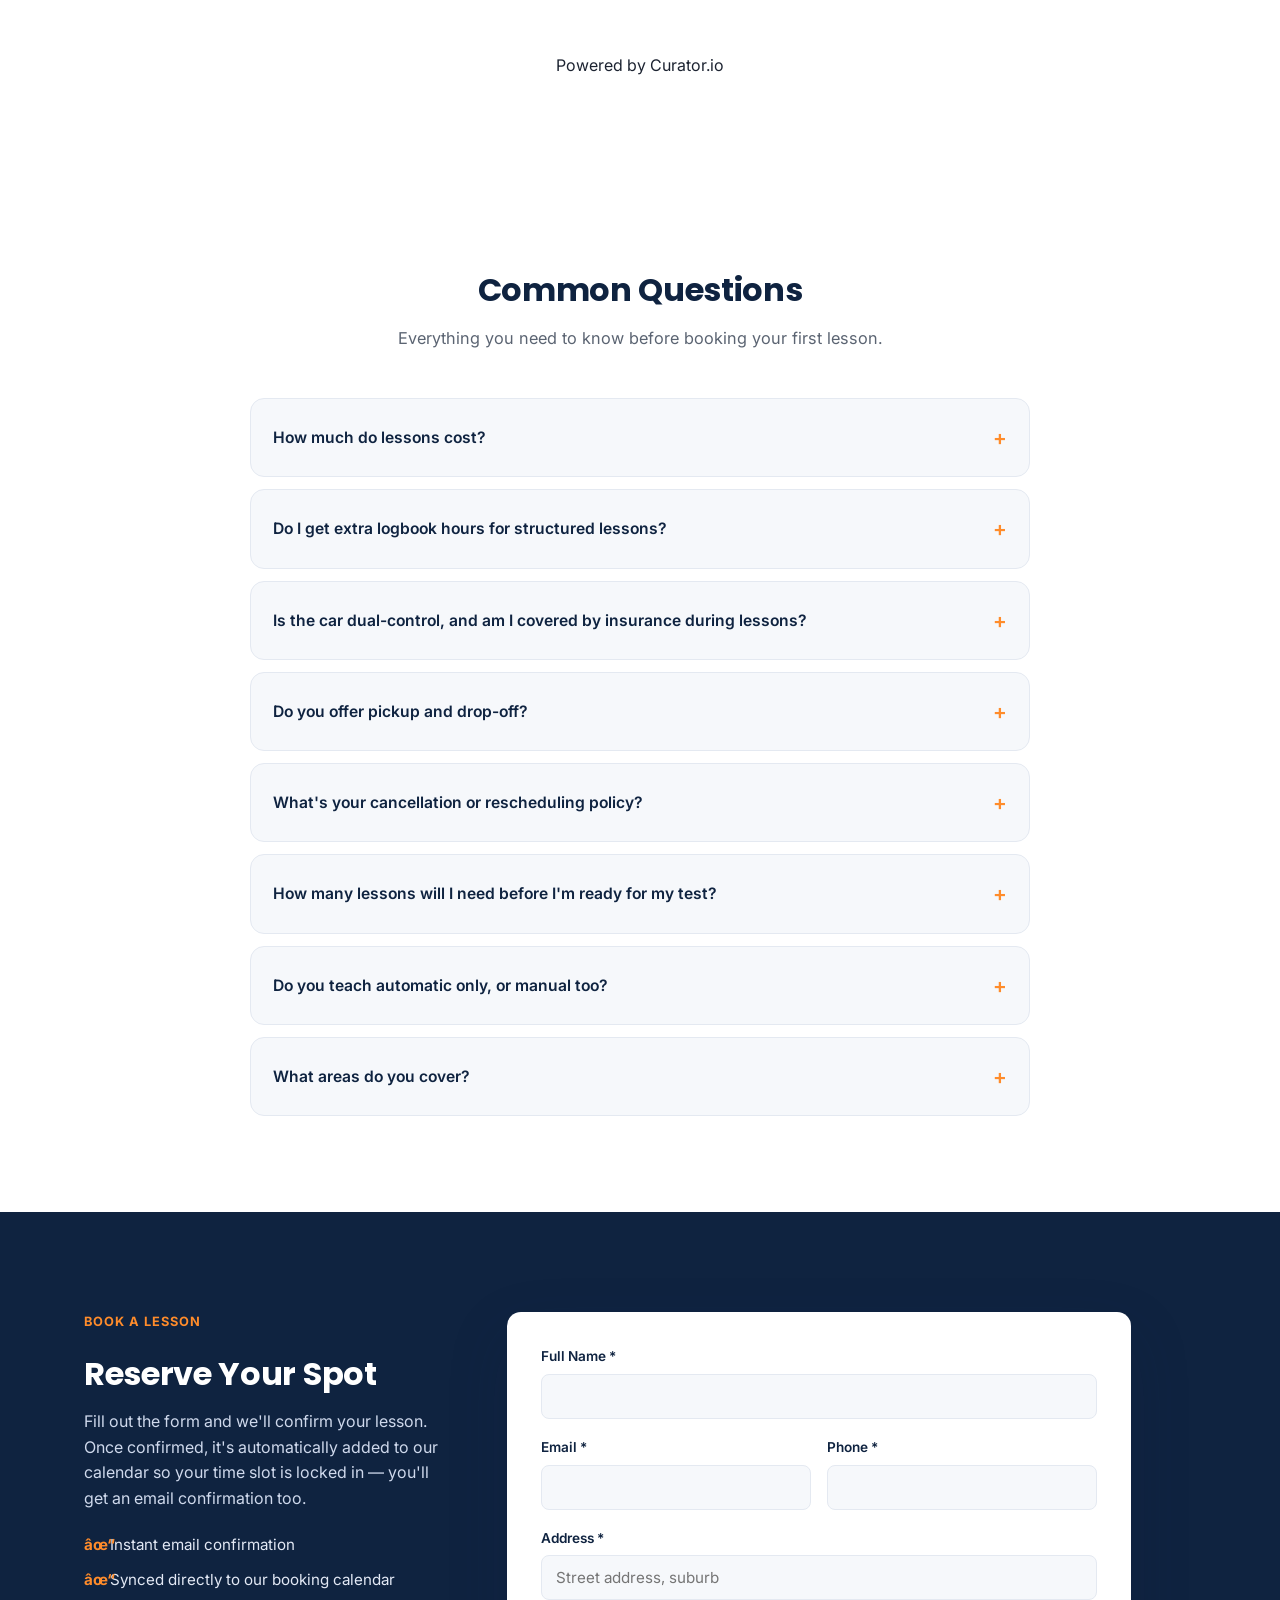
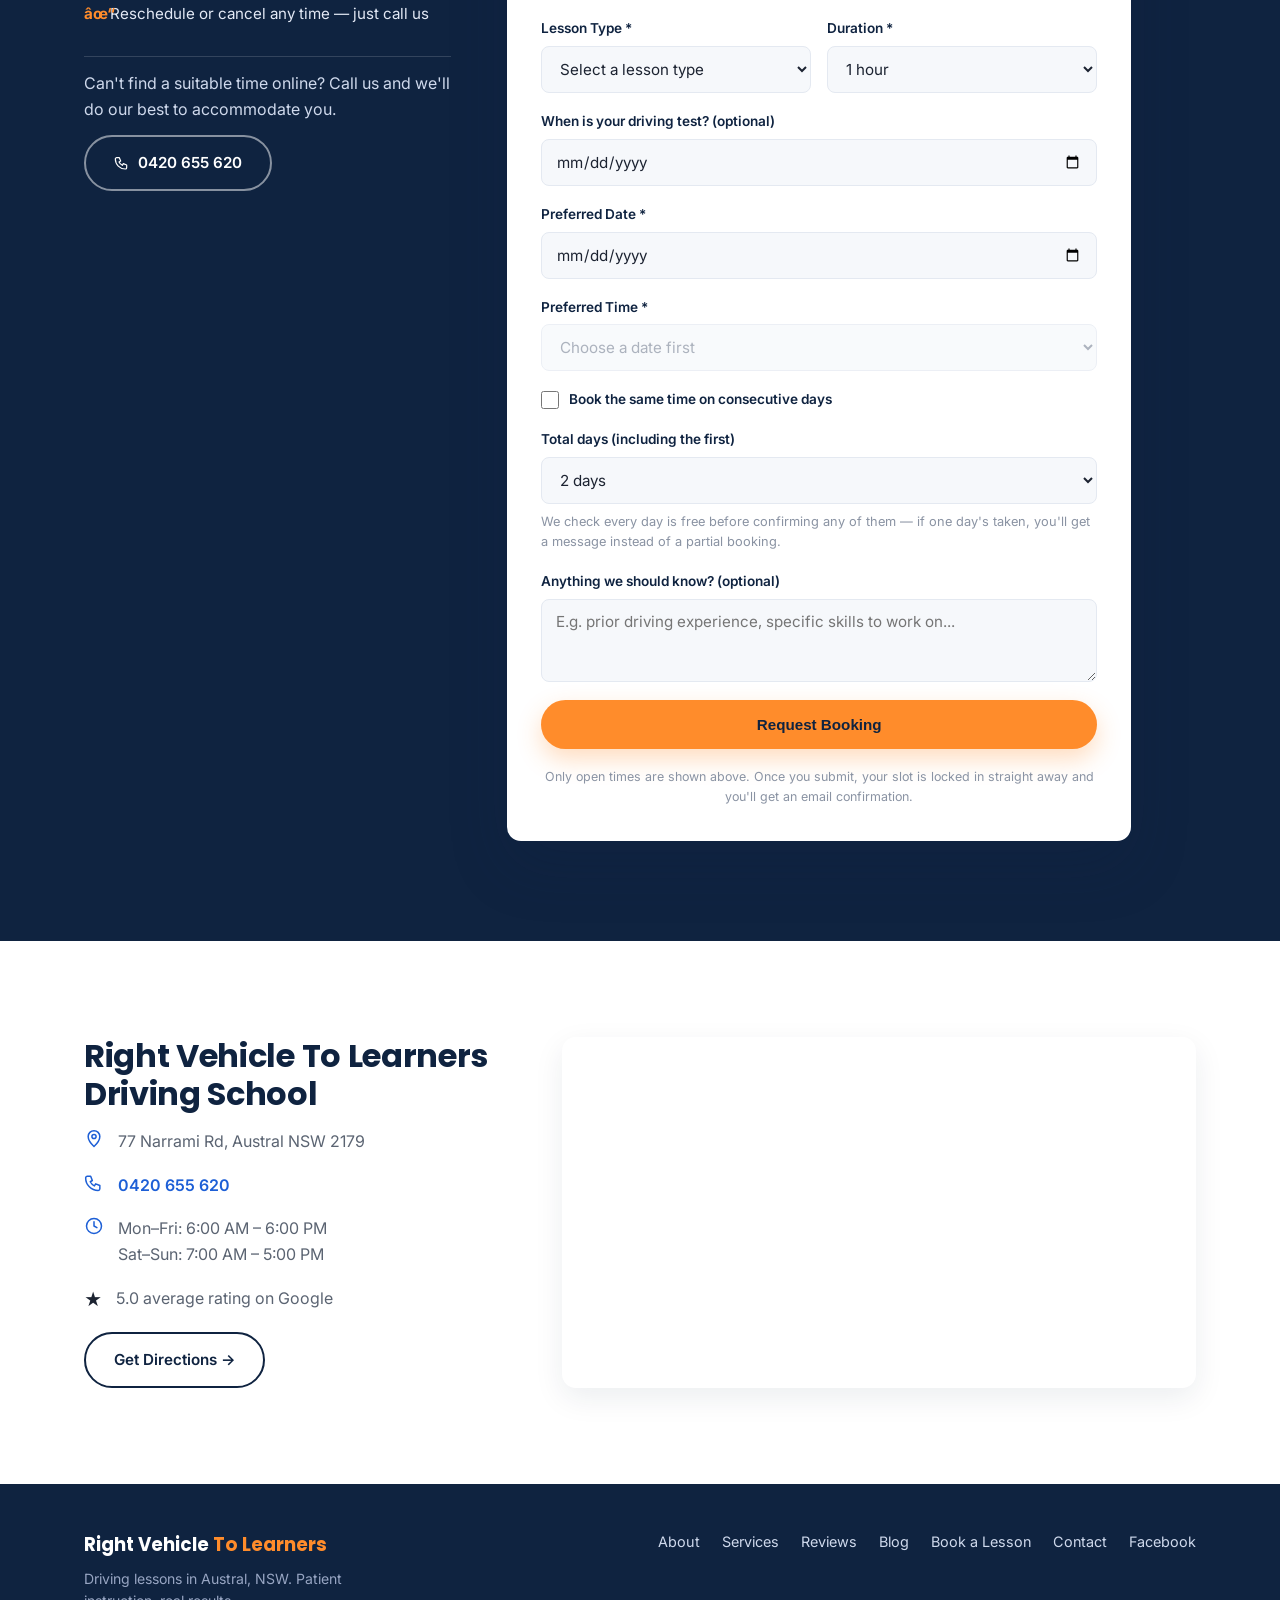
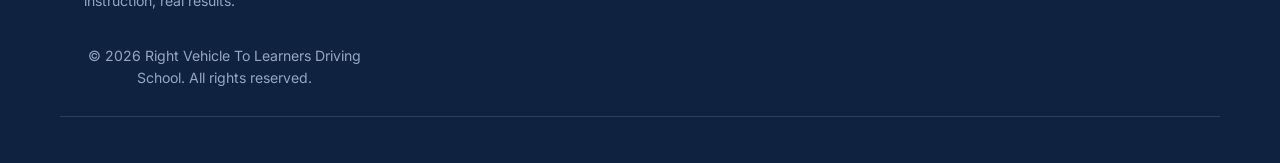
==== commit 1d2787f0: "Update index.html" ====
--- a/index.html
+++ b/index.html
@@ -129,13 +129,8 @@
         <p class="eyebrow">Austral & St Marys Suburbs</p>
         <h1>Confident Drivers Start With The Right Vehicle</h1>
         <p class="hero-sub">Patient, professional automatic driving lessons in a dual-control vehicle. From your very first lesson to passing your test first go, we tailor every session to how you learn best.</p>
-        <p class="hero-suburbs">Proudly serving Austral, Edmondson Park, St Marys &amp; surrounding suburbs</p>
-        <div class="hero-rating">
-          <span class="stars" aria-hidden="true">★★★★★</span>
-          <span><strong>5.0</strong> average rating on Google</span>
-        </div>
         <div class="hero-actions">
-          <a href="#booking" class="btn btn-primary">Book Your Lesson</a>
+          <a href="#booking" class="btn btn-primary">Book Now</a>
           <a href="tel:0420655620" class="btn btn-outline"><svg viewBox="0 0 24 24" fill="none" stroke="currentColor" stroke-width="1.8" stroke-linecap="round" stroke-linejoin="round" aria-hidden="true" class="btn-icon"><path d="M4 4h4l2 5-2.5 1.5a12 12 0 0 0 5 5L14 13l5 2v4a2 2 0 0 1-2 2A15 15 0 0 1 2 6a2 2 0 0 1 2-2z"/></svg>0420 655 620</a>
         </div>
       </div>
@@ -180,7 +175,6 @@
         <img src="[data-uri]" alt="Vijay, driving instructor at Right Vehicle To Learners" class="instructor-photo">
       </div>
       <div class="instructor-content">
-        <p class="section-eyebrow">About Us</p>
         <h2>Learning to drive, done right.</h2>
         <p>Right Vehicle To Learners is run by Vijay, a patient, experienced driving instructor with over 10 years behind the wheel and 3+ years teaching new drivers across Austral, St Marys and surrounding suburbs. He's known for calm, structured lessons that build genuine confidence — not just enough to scrape through a test.</p>
         <p>Every lesson is tailored to where you're actually at, whether that's your very first time behind the wheel or fine-tuning before test day. Clear communication and steady, constructive feedback are central to how he teaches, and many students pass on their first attempt.</p>
@@ -278,7 +272,6 @@
   <!-- PRICING -->
   <section class="pricing" id="pricing">
     <div class="container">
-      <p class="section-eyebrow center">Pricing</p>
       <h2 class="center">Simple, Transparent Rates</h2>
       <p class="section-sub center">No hidden fees &mdash; pick the lesson type that fits where you're at.</p>
       <div class="pricing-grid">
@@ -316,7 +309,6 @@
   <!-- TESTIMONIALS -->
   <section class="testimonials" id="testimonials" data-page="testimonials">
     <div class="container">
-      <p class="section-eyebrow center">Testimonials</p>
       <h2 class="center">What Our Learners Say</h2>
       <p class="section-sub center">Real reviews from Google, from real students.</p>
 
@@ -327,7 +319,6 @@
       </div>
 
       <div class="pass-gallery">
-        <p class="section-eyebrow center">Recent Passes</p>
         <div id="curator-feed-rv2"><a href="https://curator.io" target="_blank" class="crt-logo crt-tag">Powered by Curator.io</a></div>
       </div>
     </div>
@@ -336,7 +327,6 @@
   <!-- FAQ -->
   <section class="faq" id="faq">
     <div class="container">
-      <p class="section-eyebrow center">FAQ</p>
       <h2 class="center">Common Questions</h2>
       <p class="section-sub center">Everything you need to know before booking your first lesson.</p>
       <div class="faq-list">
@@ -497,7 +487,6 @@
   <section class="contact" id="contact" data-page="contact">
     <div class="container contact-inner">
       <div class="contact-info">
-        <p class="section-eyebrow">Find Us</p>
         <h2>Right Vehicle To Learners Driving School</h2>
         <div class="contact-detail"><span class="contact-icon"><svg viewBox="0 0 24 24" fill="none" stroke="currentColor" stroke-width="1.8" stroke-linecap="round" stroke-linejoin="round" aria-hidden="true"><path d="M12 21s7-6.5 7-12a7 7 0 1 0-14 0c0 5.5 7 12 7 12z"/><circle cx="12" cy="9" r="2.5"/></svg></span><p>77 Narrami Rd, Austral NSW 2179</p></div>
         <div class="contact-detail"><span class="contact-icon"><svg viewBox="0 0 24 24" fill="none" stroke="currentColor" stroke-width="1.8" stroke-linecap="round" stroke-linejoin="round" aria-hidden="true"><path d="M4 4h4l2 5-2.5 1.5a12 12 0 0 0 5 5L14 13l5 2v4a2 2 0 0 1-2 2A15 15 0 0 1 2 6a2 2 0 0 1 2-2z"/></svg></span><p><a href="tel:0420655620">0420 655 620</a></p></div>
--- a/css/styles.css
+++ b/css/styles.css
@@ -71,6 +71,7 @@
 }
 .btn-outline:hover { background: var(--navy); color: var(--white); }
 .btn-block { width: 100%; }
+.btn-icon { width: 16px; height: 16px; flex-shrink: 0; }
 
 /* Header */
 .site-header {
@@ -171,15 +172,6 @@
   max-width: 520px;
   margin-bottom: 24px;
 }
-.hero-rating {
-  display: flex;
-  align-items: center;
-  gap: 10px;
-  margin-bottom: 30px;
-  color: #e8edf7;
-  font-size: 0.95rem;
-}
-.stars { color: #ffc94b; letter-spacing: 2px; }
 .hero-actions { display: flex; gap: 14px; flex-wrap: wrap; }
 .hero-actions .btn-outline { border-color: rgba(255,255,255,0.5); color: var(--white); }
 .hero-actions .btn-outline:hover { background: var(--white); color: var(--navy); }
@@ -207,8 +199,9 @@
   display: flex;
   align-items: center;
   justify-content: center;
-  font-size: 1.2rem;
-}
+  color: var(--blue);
+}
+.hero-card-icon svg { width: 20px; height: 20px; }
 .hero-card-row strong { color: var(--navy); font-size: 0.98rem; }
 .hero-card-row p { color: var(--gray); font-size: 0.9rem; }
 
@@ -285,7 +278,7 @@
   font-size: 0.95rem;
 }
 .about-list li::before {
-  content: "✓";
+  content: "âœ“";
   position: absolute;
   left: 0;
   color: var(--orange);
@@ -335,9 +328,10 @@
   display: flex;
   align-items: center;
   justify-content: center;
-  font-size: 1.3rem;
+  color: var(--blue);
   margin-bottom: 14px;
 }
+.service-icon svg { width: 24px; height: 24px; }
 .service-card h3 { font-size: 1.1rem; margin-bottom: 8px; }
 .service-card p { color: var(--gray); font-size: 0.92rem; }
 
@@ -434,7 +428,19 @@
 }
 .booking-intro p { color: #cfd9ec; margin-bottom: 22px; }
 .booking-points { display: flex; flex-direction: column; gap: 10px; margin-bottom: 30px; }
-.booking-points li { color: #e3e9f5; font-size: 0.95rem; }
+.booking-points li {
+  color: #e3e9f5;
+  font-size: 0.95rem;
+  padding-left: 26px;
+  position: relative;
+}
+.booking-points li::before {
+  content: "âœ“";
+  position: absolute;
+  left: 0;
+  color: var(--orange);
+  font-weight: 700;
+}
 .booking-contact-alt { padding-top: 14px; border-top: 1px solid rgba(255,255,255,0.15); }
 .booking-contact-alt p { margin-bottom: 12px; color: #cfd9ec; }
 .booking-contact-alt .btn-outline { border-color: rgba(255,255,255,0.5); color: var(--white); }
@@ -517,6 +523,8 @@
   margin-bottom: 18px;
 }
 .contact-detail span { font-size: 1.1rem; }
+.contact-icon { display: inline-flex; color: var(--blue); }
+.contact-icon svg { width: 20px; height: 20px; }
 .contact-detail p { color: var(--gray); }
 .contact-detail a { color: var(--blue); font-weight: 600; }
 .contact-map {
@@ -580,14 +588,6 @@
 }
 
 
-
-/* HERO SUBURBS */
-.hero-suburbs {
-  font-size: 0.85rem;
-  color: #cfd9ec;
-  margin-top: -8px;
-  margin-bottom: 20px;
-}
 
 /* PASS GALLERY */
 .pass-gallery {
@@ -720,6 +720,7 @@
 .pricing-card {
   background: var(--white);
   border: 1px solid var(--border);
+  border-top: 3px solid var(--orange);
   border-radius: var(--radius);
   padding: 28px 24px;
   text-align: center;
